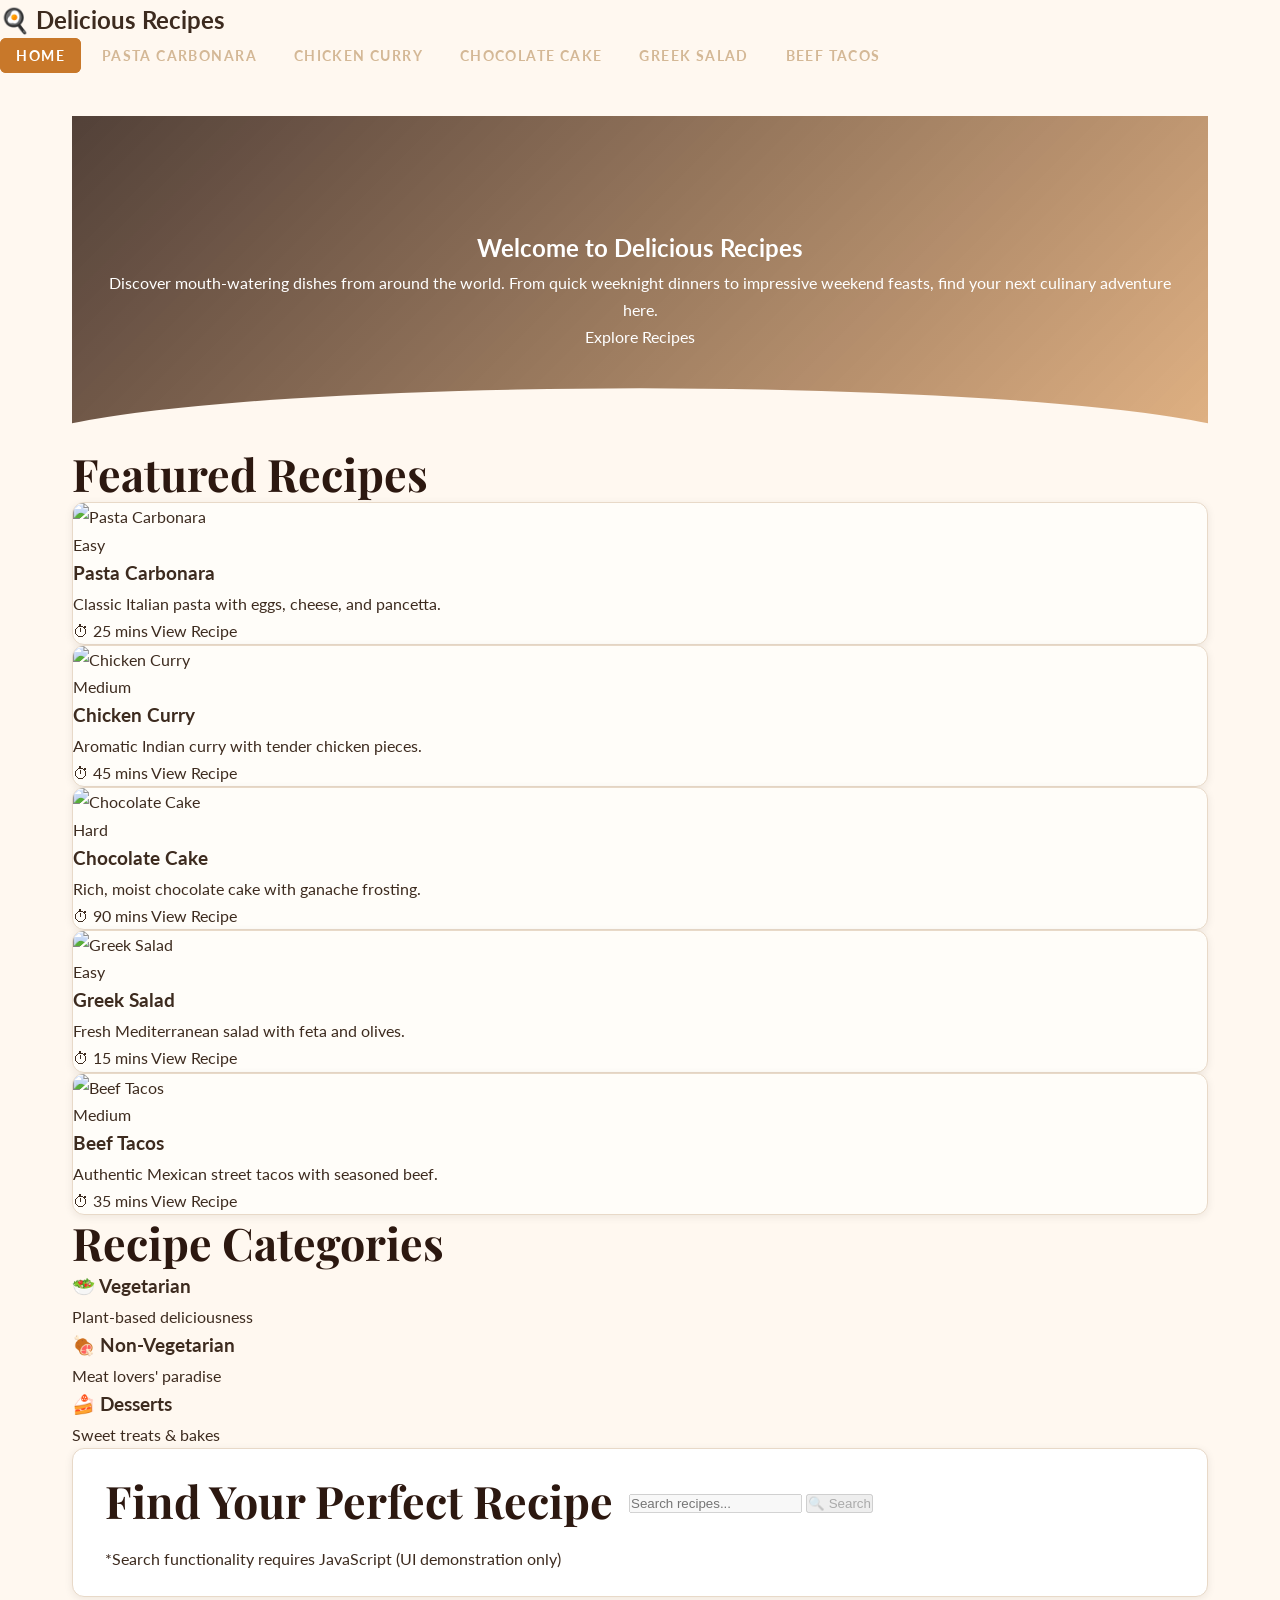
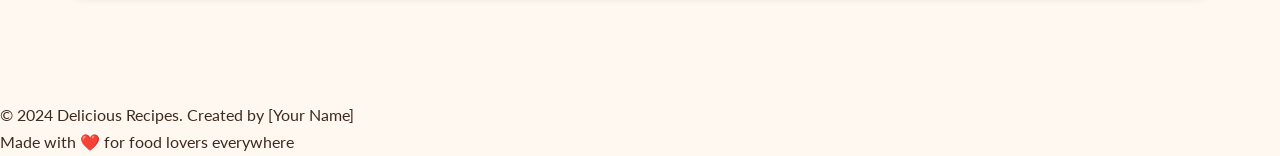
==== index.html @ 8d049ab3 "Add files via upload" ====
<!-- index.html - Home Page -->
<!DOCTYPE html>
<html lang="en">
<head>
    <meta charset="UTF-8">
    <meta name="viewport" content="width=device-width, initial-scale=1.0">
    <title>Delicious Recipes - Home</title>
    <link rel="stylesheet" href="styles.css">
</head>
<body>
    <header>
        <nav class="navbar">
            <div class="logo">
                <h1>🍳 Delicious Recipes</h1>
            </div>
            <ul class="nav-links">
                <li><a href="index.html" class="active">Home</a></li>
                <li><a href="recipe1.html">Pasta Carbonara</a></li>
                <li><a href="recipe2.html">Chicken Curry</a></li>
                <li><a href="recipe3.html">Chocolate Cake</a></li>
                <li><a href="recipe4.html">Greek Salad</a></li>
                <li><a href="recipe5.html">Beef Tacos</a></li>
            </ul>
            <div class="hamburger">
                <span></span>
                <span></span>
                <span></span>
            </div>
        </nav>
    </header>

    <main>
        <section class="hero">
            <div class="hero-content">
                <h2>Welcome to Delicious Recipes</h2>
                <p>Discover mouth-watering dishes from around the world. From quick weeknight dinners to impressive weekend feasts, find your next culinary adventure here.</p>
                <a href="#featured" class="cta-button">Explore Recipes</a>
            </div>
        </section>

        <section id="featured" class="featured-section">
            <h2 class="section-title">Featured Recipes</h2>
            <div class="recipe-grid">
                <article class="recipe-card">
                    <div class="card-image">
                        <img src="https://images.unsplash.com/photo-1612874742237-6526221588e3?w=400" alt="Pasta Carbonara">
                        <span class="difficulty easy">Easy</span>
                    </div>
                    <div class="card-content">
                        <h3>Pasta Carbonara</h3>
                        <p>Classic Italian pasta with eggs, cheese, and pancetta.</p>
                        <div class="card-meta">
                            <span>⏱ 25 mins</span>
                            <a href="recipe1.html" class="view-btn">View Recipe</a>
                        </div>
                    </div>
                </article>

                <article class="recipe-card">
                    <div class="card-image">
                        <img src="https://images.unsplash.com/photo-1565557623262-b51c2513a641?w=400" alt="Chicken Curry">
                        <span class="difficulty medium">Medium</span>
                    </div>
                    <div class="card-content">
                        <h3>Chicken Curry</h3>
                        <p>Aromatic Indian curry with tender chicken pieces.</p>
                        <div class="card-meta">
                            <span>⏱ 45 mins</span>
                            <a href="recipe2.html" class="view-btn">View Recipe</a>
                        </div>
                    </div>
                </article>

                <article class="recipe-card">
                    <div class="card-image">
                        <img src="https://images.unsplash.com/photo-1578985545062-69928b1d9587?w=400" alt="Chocolate Cake">
                        <span class="difficulty hard">Hard</span>
                    </div>
                    <div class="card-content">
                        <h3>Chocolate Cake</h3>
                        <p>Rich, moist chocolate cake with ganache frosting.</p>
                        <div class="card-meta">
                            <span>⏱ 90 mins</span>
                            <a href="recipe3.html" class="view-btn">View Recipe</a>
                        </div>
                    </div>
                </article>

                <article class="recipe-card">
                    <div class="card-image">
                        <img src="https://images.unsplash.com/photo-1540189549336-e6e99c3679fe?w=400" alt="Greek Salad">
                        <span class="difficulty easy">Easy</span>
                    </div>
                    <div class="card-content">
                        <h3>Greek Salad</h3>
                        <p>Fresh Mediterranean salad with feta and olives.</p>
                        <div class="card-meta">
                            <span>⏱ 15 mins</span>
                            <a href="recipe4.html" class="view-btn">View Recipe</a>
                        </div>
                    </div>
                </article>

                <article class="recipe-card">
                    <div class="card-image">
                        <img src="https://images.unsplash.com/photo-1551504734-5ee1c4a1479b?w=400" alt="Beef Tacos">
                        <span class="difficulty medium">Medium</span>
                    </div>
                    <div class="card-content">
                        <h3>Beef Tacos</h3>
                        <p>Authentic Mexican street tacos with seasoned beef.</p>
                        <div class="card-meta">
                            <span>⏱ 35 mins</span>
                            <a href="recipe5.html" class="view-btn">View Recipe</a>
                        </div>
                    </div>
                </article>
            </div>
        </section>

        <section class="categories">
            <h2 class="section-title">Recipe Categories</h2>
            <div class="category-grid">
                <div class="category-card veg">
                    <h3>🥗 Vegetarian</h3>
                    <p>Plant-based deliciousness</p>
                </div>
                <div class="category-card non-veg">
                    <h3>🍖 Non-Vegetarian</h3>
                    <p>Meat lovers' paradise</p>
                </div>
                <div class="category-card dessert">
                    <h3>🍰 Desserts</h3>
                    <p>Sweet treats & bakes</p>
                </div>
            </div>
        </section>

        <section class="search-section">
            <h2 class="section-title">Find Your Perfect Recipe</h2>
            <div class="search-bar">
                <input type="text" placeholder="Search recipes..." disabled>
                <button disabled>🔍 Search</button>
            </div>
            <p class="search-note">*Search functionality requires JavaScript (UI demonstration only)</p>
        </section>
    </main>

    <footer>
        <div class="footer-content">
            <p>&copy; 2024 Delicious Recipes. Created by [Your Name]</p>
            <p>Made with ❤️ for food lovers everywhere</p>
        </div>
    </footer>
</body>
</html>
---- styles.css ----
/* =============================================
   COOKING RECIPES WEBSITE — styles.css
   Author: Vidit
   ============================================= */

/* --- Google Fonts Import --- */
@import url('https://fonts.googleapis.com/css2?family=Playfair+Display:ital,wght@0,400;0,700;0,900;1,400&family=Lato:wght@300;400;700&family=Dancing+Script:wght@700&display=swap');

/* --- CSS Custom Properties --- */
:root {
  --color-primary:    #C8782A;
  --color-primary-dk: #A05C1A;
  --color-accent:     #E8B86D;
  --color-dark:       #2C1810;
  --color-dark-mid:   #5C3D2E;
  --color-light:      #FFF8F0;
  --color-white:      #FFFFFF;
  --color-text:       #3D2B1F;
  --color-muted:      #8C6E5D;
  --color-bg-card:    #FFFDF9;
  --color-border:     #E8D9C8;
  --color-veg:        #4CAF50;
  --color-nonveg:     #E53935;
  --color-dessert:    #9C27B0;

  --font-display: 'Playfair Display', Georgia, serif;
  --font-script:  'Dancing Script', cursive;
  --font-body:    'Lato', sans-serif;

  --shadow-sm:  0 2px 8px rgba(44,24,16,0.08);
  --shadow-md:  0 6px 24px rgba(44,24,16,0.14);
  --shadow-lg:  0 16px 48px rgba(44,24,16,0.18);
  --radius:     12px;
  --transition: all 0.3s ease;
}

/* --- Reset & Base --- */
*, *::before, *::after { box-sizing: border-box; margin: 0; padding: 0; }

html { scroll-behavior: smooth; }

body {
  font-family: var(--font-body);
  background-color: var(--color-light);
  color: var(--color-text);
  font-size: 16px;
  line-height: 1.7;
  min-height: 100vh;
  display: flex;
  flex-direction: column;
}

img { max-width: 100%; display: block; }

a { text-decoration: none; color: inherit; }

ul { list-style: none; }

/* --- Animations --- */
@keyframes fadeInUp {
  from { opacity: 0; transform: translateY(30px); }
  to   { opacity: 1; transform: translateY(0); }
}

@keyframes fadeIn {
  from { opacity: 0; }
  to   { opacity: 1; }
}

@keyframes shimmer {
  0%   { background-position: -200% center; }
  100% { background-position:  200% center; }
}

@keyframes float {
  0%, 100% { transform: translateY(0px); }
  50%       { transform: translateY(-8px); }
}

@keyframes pulse-ring {
  0%   { transform: scale(0.95); box-shadow: 0 0 0 0 rgba(200,120,42,0.5); }
  70%  { transform: scale(1);    box-shadow: 0 0 0 12px rgba(200,120,42,0); }
  100% { transform: scale(0.95); box-shadow: 0 0 0 0 rgba(200,120,42,0); }
}

.animate-fade-in-up {
  animation: fadeInUp 0.7s ease both;
}

.delay-1 { animation-delay: 0.1s; }
.delay-2 { animation-delay: 0.2s; }
.delay-3 { animation-delay: 0.3s; }
.delay-4 { animation-delay: 0.4s; }

/* =============================================
   NAVIGATION
   ============================================= */
.site-nav {
  background: var(--color-dark);
  padding: 0 2rem;
  position: sticky;
  top: 0;
  z-index: 100;
  box-shadow: 0 2px 16px rgba(0,0,0,0.25);
}

.nav-inner {
  max-width: 1200px;
  margin: 0 auto;
  display: flex;
  align-items: center;
  justify-content: space-between;
  height: 70px;
  flex-wrap: wrap;
  gap: 0.5rem;
}

.nav-logo {
  font-family: var(--font-script);
  font-size: 1.8rem;
  color: var(--color-accent);
  letter-spacing: 0.02em;
  white-space: nowrap;
  transition: var(--transition);
}

.nav-logo:hover {
  color: var(--color-white);
}

.nav-links {
  display: flex;
  align-items: center;
  gap: 0.25rem;
  flex-wrap: wrap;
}

.nav-links a {
  color: #D4B896;
  font-size: 0.88rem;
  font-weight: 700;
  letter-spacing: 0.1em;
  text-transform: uppercase;
  padding: 0.45rem 0.9rem;
  border-radius: 6px;
  transition: var(--transition);
  border: 2px solid transparent;
}

.nav-links a:hover,
.nav-links a.active {
  color: var(--color-white);
  background: var(--color-primary);
  border-color: var(--color-primary);
}

/* =============================================
   HERO / BANNER
   ============================================= */
.hero {
  background:
    linear-gradient(135deg, rgba(44,24,16,0.82) 0%, rgba(200,120,42,0.55) 100%),
    url('https://images.unsplash.com/photo-1504674900247-0877df9cc836?w=1400&q=80') center/cover no-repeat;
  color: var(--color-white);
  padding: 7rem 2rem 6rem;
  text-align: center;
  position: relative;
  overflow: hidden;
}

.hero::after {
  content: '';
  position: absolute;
  bottom: -2px; left: 0; right: 0;
  height: 60px;
  background: var(--color-light);
  clip-path: ellipse(55% 100% at 50% 100%);
}

.hero-eyebrow {
  font-family: var(--font-script);
  font-size: 1.4rem;
  color: var(--color-accent);
  margin-bottom: 0.5rem;
  animation: fadeInUp 0.6s ease both;
}

.hero h1 {
  font-family: var(--font-display);
  font-size: clamp(2.4rem, 6vw, 4.5rem);
  font-weight: 900;
  line-height: 1.15;
  margin-bottom: 1.2rem;
  animation: fadeInUp 0.7s ease 0.1s both;
}

.hero h1 em {
  font-style: italic;
  color: var(--color-accent);
}

.hero-sub {
  font-size: 1.1rem;
  color: rgba(255,255,255,0.88);
  max-width: 520px;
  margin: 0 auto 2.2rem;
  animation: fadeInUp 0.7s ease 0.2s both;
}

.hero-cta {
  display: inline-block;
  background: var(--color-primary);
  color: var(--color-white);
  padding: 0.85rem 2.2rem;
  border-radius: 50px;
  font-weight: 700;
  font-size: 0.95rem;
  letter-spacing: 0.05em;
  text-transform: uppercase;
  border: 2px solid var(--color-primary);
  transition: var(--transition);
  animation: fadeInUp 0.7s ease 0.3s both;
}

.hero-cta:hover {
  background: transparent;
  color: var(--color-white);
  border-color: var(--color-white);
  transform: translateY(-2px);
  box-shadow: 0 8px 24px rgba(0,0,0,0.3);
}

/* =============================================
   MAIN CONTENT WRAPPER
   ============================================= */
main {
  flex: 1;
  max-width: 1200px;
  margin: 0 auto;
  width: 100%;
  padding: 3rem 2rem 4rem;
}

/* =============================================
   SECTION TITLES
   ============================================= */
.section-header {
  text-align: center;
  margin-bottom: 3rem;
}

.section-eyebrow {
  font-family: var(--font-script);
  font-size: 1.2rem;
  color: var(--color-primary);
  display: block;
  margin-bottom: 0.3rem;
}

.section-title {
  font-family: var(--font-display);
  font-size: clamp(1.8rem, 4vw, 2.8rem);
  font-weight: 700;
  color: var(--color-dark);
  line-height: 1.25;
}

.section-divider {
  display: flex;
  align-items: center;
  justify-content: center;
  gap: 0.75rem;
  margin: 1rem auto 0;
  width: fit-content;
}

.section-divider::before,
.section-divider::after {
  content: '';
  width: 60px;
  height: 2px;
  background: linear-gradient(to right, transparent, var(--color-primary));
}

.section-divider::after {
  background: linear-gradient(to left, transparent, var(--color-primary));
}

.section-divider span {
  color: var(--color-primary);
  font-size: 1.1rem;
}

/* =============================================
   SEARCH BAR (UI Only)
   ============================================= */
.search-section {
  background: var(--color-white);
  border: 1px solid var(--color-border);
  border-radius: var(--radius);
  padding: 1.5rem 2rem;
  margin-bottom: 2.5rem;
  box-shadow: var(--shadow-sm);
  display: flex;
  align-items: center;
  gap: 1rem;
  flex-wrap: wrap;
}

.search-label {
  font-family: var(--font-display);
  font-size: 1rem;
  font-weight: 700;
  color: var(--color-dark);
  white-space: nowrap;
}

.search-input-wrap {
  flex: 1;
  min-width: 200px;
  position: relative;
}

.search-input-wrap input {
  width: 100%;
  padding: 0.65rem 1rem 0.65rem 2.8rem;
  border: 2px solid var(--color-border);
  border-radius: 50px;
  font-family: var(--font-body);
  font-size: 0.95rem;
  color: var(--color-text);
  background: var(--color-light);
  outline: none;
  transition: var(--transition);
}

.search-input-wrap input:focus {
  border-color: var(--color-primary);
  background: var(--color-white);
}

.search-input-wrap::before {
  content: '🔍';
  position: absolute;
  left: 0.9rem;
  top: 50%;
  transform: translateY(-50%);
  font-size: 0.9rem;
  pointer-events: none;
}

.search-btn {
  background: var(--color-primary);
  color: var(--color-white);
  border: none;
  padding: 0.65rem 1.5rem;
  border-radius: 50px;
  font-family: var(--font-body);
  font-weight: 700;
  font-size: 0.88rem;
  letter-spacing: 0.05em;
  text-transform: uppercase;
  cursor: pointer;
  transition: var(--transition);
  white-space: nowrap;
}

.search-btn:hover {
  background: var(--color-primary-dk);
  transform: translateY(-1px);
  box-shadow: 0 4px 12px rgba(200,120,42,0.35);
}

/* =============================================
   CATEGORY FILTERS (Bonus - UI Only)
   ============================================= */
.category-filters {
  display: flex;
  gap: 0.75rem;
  flex-wrap: wrap;
  margin-bottom: 2.5rem;
  align-items: center;
}

.category-label {
  font-weight: 700;
  font-size: 0.85rem;
  letter-spacing: 0.08em;
  text-transform: uppercase;
  color: var(--color-muted);
  margin-right: 0.5rem;
}

.cat-btn {
  padding: 0.45rem 1.2rem;
  border-radius: 50px;
  border: 2px solid var(--color-border);
  background: var(--color-white);
  font-family: var(--font-body);
  font-size: 0.85rem;
  font-weight: 700;
  cursor: pointer;
  transition: var(--transition);
  color: var(--color-dark-mid);
  letter-spacing: 0.03em;
}

.cat-btn:hover, .cat-btn.active {
  border-color: var(--color-primary);
  background: var(--color-primary);
  color: var(--color-white);
  box-shadow: 0 3px 10px rgba(200,120,42,0.3);
}

.cat-btn.veg:hover, .cat-btn.veg.active      { border-color: var(--color-veg);     background: var(--color-veg);     }
.cat-btn.nonveg:hover, .cat-btn.nonveg.active { border-color: var(--color-nonveg); background: var(--color-nonveg); }
.cat-btn.dessert:hover, .cat-btn.dessert.active { border-color: var(--color-dessert); background: var(--color-dessert); }

/* =============================================
   RECIPE CARDS GRID
   ============================================= */
.recipes-grid {
  display: grid;
  grid-template-columns: repeat(auto-fill, minmax(290px, 1fr));
  gap: 2rem;
}

.recipe-card {
  background: var(--color-bg-card);
  border-radius: var(--radius);
  overflow: hidden;
  box-shadow: var(--shadow-sm);
  border: 1px solid var(--color-border);
  transition: var(--transition);
  display: flex;
  flex-direction: column;
  animation: fadeInUp 0.6s ease both;
}

.recipe-card:hover {
  transform: translateY(-6px);
  box-shadow: var(--shadow-lg);
  border-color: var(--color-accent);
}

.card-img-wrap {
  position: relative;
  overflow: hidden;
  height: 210px;
}

.card-img-wrap img {
  width: 100%;
  height: 100%;
  object-fit: cover;
  transition: transform 0.5s ease;
}

.recipe-card:hover .card-img-wrap img {
  transform: scale(1.08);
}

.card-badge {
  position: absolute;
  top: 12px; left: 12px;
  padding: 0.3rem 0.85rem;
  border-radius: 50px;
  font-size: 0.72rem;
  font-weight: 700;
  letter-spacing: 0.08em;
  text-transform: uppercase;
  color: var(--color-white);
}

.badge-veg     { background: var(--color-veg); }
.badge-nonveg  { background: var(--color-nonveg); }
.badge-dessert { background: var(--color-dessert); }

.card-time-tag {
  position: absolute;
  bottom: 10px; right: 12px;
  background: rgba(44,24,16,0.78);
  color: var(--color-accent);
  font-size: 0.78rem;
  font-weight: 700;
  padding: 0.25rem 0.7rem;
  border-radius: 50px;
  backdrop-filter: blur(4px);
}

.card-body {
  padding: 1.4rem 1.5rem 1.8rem;
  flex: 1;
  display: flex;
  flex-direction: column;
}

.card-difficulty {
  font-size: 0.75rem;
  font-weight: 700;
  letter-spacing: 0.1em;
  text-transform: uppercase;
  color: var(--color-primary);
  margin-bottom: 0.4rem;
}

.card-title {
  font-family: var(--font-display);
  font-size: 1.3rem;
  font-weight: 700;
  color: var(--color-dark);
  margin-bottom: 0.65rem;
  line-height: 1.3;
}

.card-desc {
  font-size: 0.9rem;
  color: var(--color-muted);
  line-height: 1.6;
  flex: 1;
  margin-bottom: 1.2rem;
}

.card-link {
  display: inline-flex;
  align-items: center;
  gap: 0.4rem;
  color: var(--color-primary);
  font-weight: 700;
  font-size: 0.88rem;
  letter-spacing: 0.05em;
  text-transform: uppercase;
  transition: var(--transition);
  margin-top: auto;
  border-bottom: 2px solid transparent;
  width: fit-content;
  padding-bottom: 2px;
}

.card-link:hover {
  color: var(--color-primary-dk);
  border-bottom-color: var(--color-primary-dk);
  gap: 0.65rem;
}

/* =============================================
   INTRO SECTION (Homepage)
   ============================================= */
.intro-section {
  display: grid;
  grid-template-columns: 1fr 1fr;
  gap: 3rem;
  align-items: center;
  background: var(--color-white);
  border-radius: var(--radius);
  padding: 3rem;
  margin-bottom: 4rem;
  box-shadow: var(--shadow-sm);
  border: 1px solid var(--color-border);
}

.intro-text h2 {
  font-family: var(--font-display);
  font-size: 2rem;
  font-weight: 700;
  color: var(--color-dark);
  margin-bottom: 1rem;
  line-height: 1.3;
}

.intro-text h2 em {
  font-style: italic;
  color: var(--color-primary);
}

.intro-text p {
  color: var(--color-muted);
  margin-bottom: 1rem;
  font-size: 0.97rem;
}

.intro-stats {
  display: flex;
  gap: 2rem;
  margin-top: 1.5rem;
}

.stat-item {
  text-align: center;
}

.stat-number {
  font-family: var(--font-display);
  font-size: 2.2rem;
  font-weight: 900;
  color: var(--color-primary);
  line-height: 1;
}

.stat-label {
  font-size: 0.78rem;
  font-weight: 700;
  text-transform: uppercase;
  letter-spacing: 0.1em;
  color: var(--color-muted);
  margin-top: 0.25rem;
}

.intro-img-wrap {
  border-radius: var(--radius);
  overflow: hidden;
  height: 340px;
  position: relative;
}

.intro-img-wrap img {
  width: 100%;
  height: 100%;
  object-fit: cover;
  transition: transform 0.5s ease;
}

.intro-img-wrap:hover img {
  transform: scale(1.04);
}

.intro-img-wrap::after {
  content: '';
  position: absolute;
  inset: 0;
  border-radius: var(--radius);
  border: 3px solid var(--color-accent);
  pointer-events: none;
  opacity: 0.5;
}

/* =============================================
   RECIPE PAGE STYLES
   ============================================= */
.recipe-page-hero {
  background:
    linear-gradient(to bottom, rgba(44,24,16,0.55), rgba(44,24,16,0.85)),
    var(--hero-img, #C8782A) center/cover no-repeat;
  color: var(--color-white);
  padding: 5rem 2rem 4rem;
  text-align: center;
  position: relative;
}

.recipe-page-hero::after {
  content: '';
  position: absolute;
  bottom: -2px; left: 0; right: 0;
  height: 50px;
  background: var(--color-light);
  clip-path: ellipse(55% 100% at 50% 100%);
}

.recipe-meta-hero {
  display: flex;
  justify-content: center;
  gap: 1.5rem;
  flex-wrap: wrap;
  margin-top: 1.5rem;
}

.meta-chip {
  background: rgba(255,255,255,0.15);
  border: 1px solid rgba(255,255,255,0.35);
  color: var(--color-white);
  padding: 0.4rem 1.1rem;
  border-radius: 50px;
  font-size: 0.85rem;
  font-weight: 700;
  letter-spacing: 0.04em;
  backdrop-filter: blur(6px);
}

.meta-chip .icon { margin-right: 0.3rem; }

/* Recipe Content */
.recipe-content {
  display: grid;
  grid-template-columns: 1fr 2fr;
  gap: 2.5rem;
  align-items: start;
}

.recipe-aside {
  display: flex;
  flex-direction: column;
  gap: 1.5rem;
}

.recipe-dish-img {
  border-radius: var(--radius);
  overflow: hidden;
  box-shadow: var(--shadow-md);
}

.recipe-dish-img img {
  width: 100%;
  height: 260px;
  object-fit: cover;
}

/* Info Box */
.info-box {
  background: var(--color-white);
  border: 1px solid var(--color-border);
  border-radius: var(--radius);
  padding: 1.5rem;
  box-shadow: var(--shadow-sm);
}

.info-box-title {
  font-family: var(--font-display);
  font-size: 1rem;
  font-weight: 700;
  color: var(--color-dark);
  margin-bottom: 1rem;
  padding-bottom: 0.5rem;
  border-bottom: 2px solid var(--color-border);
  display: flex;
  align-items: center;
  gap: 0.5rem;
}

.info-row {
  display: flex;
  justify-content: space-between;
  align-items: center;
  padding: 0.5rem 0;
  border-bottom: 1px dashed var(--color-border);
  font-size: 0.9rem;
}

.info-row:last-child { border-bottom: none; }

.info-key {
  color: var(--color-muted);
  font-weight: 700;
  font-size: 0.82rem;
  text-transform: uppercase;
  letter-spacing: 0.06em;
}

.info-val {
  color: var(--color-dark);
  font-weight: 700;
}

/* Ingredients */
.ingredients-box {
  background: var(--color-white);
  border: 1px solid var(--color-border);
  border-radius: var(--radius);
  padding: 1.5rem;
  box-shadow: var(--shadow-sm);
}

.ingredients-list {
  display: flex;
  flex-direction: column;
  gap: 0.5rem;
  margin-top: 1rem;
}

.ingredient-item {
  display: flex;
  align-items: flex-start;
  gap: 0.7rem;
  font-size: 0.93rem;
  color: var(--color-text);
  padding: 0.4rem 0;
  border-bottom: 1px dashed var(--color-border);
  transition: var(--transition);
}

.ingredient-item:last-child { border-bottom: none; }

.ingredient-item:hover {
  color: var(--color-primary);
}

.ingredient-item::before {
  content: '●';
  color: var(--color-accent);
  font-size: 0.6rem;
  margin-top: 0.35rem;
  flex-shrink: 0;
}

/* Instructions */
.instructions-box {
  background: var(--color-white);
  border: 1px solid var(--color-border);
  border-radius: var(--radius);
  padding: 2rem;
  box-shadow: var(--shadow-sm);
}

.steps-list {
  display: flex;
  flex-direction: column;
  gap: 1.5rem;
  margin-top: 1.2rem;
}

.step-item {
  display: flex;
  gap: 1.2rem;
  align-items: flex-start;
  padding: 1.2rem;
  border-radius: 10px;
  border: 1px solid var(--color-border);
  background: var(--color-light);
  transition: var(--transition);
}

.step-item:hover {
  border-color: var(--color-accent);
  box-shadow: var(--shadow-sm);
  transform: translateX(4px);
}

.step-num {
  width: 38px;
  height: 38px;
  border-radius: 50%;
  background: var(--color-primary);
  color: var(--color-white);
  font-family: var(--font-display);
  font-weight: 900;
  font-size: 1rem;
  display: flex;
  align-items: center;
  justify-content: center;
  flex-shrink: 0;
  box-shadow: 0 3px 8px rgba(200,120,42,0.35);
}

.step-text {
  font-size: 0.95rem;
  color: var(--color-text);
  line-height: 1.7;
  padding-top: 0.5rem;
}

/* Difficulty Badge in Recipe Page */
.difficulty-badge {
  display: inline-block;
  padding: 0.3rem 1rem;
  border-radius: 50px;
  font-size: 0.8rem;
  font-weight: 700;
  letter-spacing: 0.08em;
  text-transform: uppercase;
}

.diff-easy   { background: #E8F5E9; color: #2E7D32; border: 1px solid #A5D6A7; }
.diff-medium { background: #FFF8E1; color: #F57F17; border: 1px solid #FFE082; }
.diff-hard   { background: #FCE4EC; color: #C62828; border: 1px solid #FFAB91; }

/* Back link */
.back-link {
  display: inline-flex;
  align-items: center;
  gap: 0.5rem;
  color: var(--color-primary);
  font-weight: 700;
  font-size: 0.9rem;
  letter-spacing: 0.05em;
  text-transform: uppercase;
  margin-bottom: 2rem;
  transition: var(--transition);
  border: 2px solid var(--color-border);
  padding: 0.5rem 1.2rem;
  border-radius: 50px;
  background: var(--color-white);
  box-shadow: var(--shadow-sm);
}

.back-link:hover {
  border-color: var(--color-primary);
  background: var(--color-primary);
  color: var(--color-white);
  transform: translateX(-3px);
}

/* Related Recipes */
.related-section {
  margin-top: 3rem;
  padding-top: 3rem;
  border-top: 2px dashed var(--color-border);
}

/* =============================================
   ABOUT PAGE
   ============================================= */
.about-grid {
  display: grid;
  grid-template-columns: 1fr 1fr;
  gap: 2.5rem;
  margin-bottom: 3rem;
}

.about-card {
  background: var(--color-white);
  border-radius: var(--radius);
  padding: 2rem;
  border: 1px solid var(--color-border);
  box-shadow: var(--shadow-sm);
  transition: var(--transition);
}

.about-card:hover {
  box-shadow: var(--shadow-md);
  border-color: var(--color-accent);
}

.about-icon {
  font-size: 2.5rem;
  margin-bottom: 1rem;
  display: block;
  animation: float 3s ease-in-out infinite;
}

.about-card h3 {
  font-family: var(--font-display);
  font-size: 1.3rem;
  font-weight: 700;
  color: var(--color-dark);
  margin-bottom: 0.75rem;
}

.about-card p {
  color: var(--color-muted);
  font-size: 0.93rem;
}

/* =============================================
   CONTACT / FORM PAGE (No JS Submit)
   ============================================= */
.contact-form-wrap {
  max-width: 640px;
  margin: 0 auto;
  background: var(--color-white);
  border-radius: var(--radius);
  padding: 2.5rem;
  box-shadow: var(--shadow-md);
  border: 1px solid var(--color-border);
}

.form-group {
  margin-bottom: 1.4rem;
}

.form-group label {
  display: block;
  font-weight: 700;
  font-size: 0.88rem;
  text-transform: uppercase;
  letter-spacing: 0.07em;
  color: var(--color-dark-mid);
  margin-bottom: 0.45rem;
}

.form-group input,
.form-group textarea,
.form-group select {
  width: 100%;
  padding: 0.75rem 1rem;
  border: 2px solid var(--color-border);
  border-radius: 8px;
  font-family: var(--font-body);
  font-size: 0.95rem;
  color: var(--color-text);
  background: var(--color-light);
  outline: none;
  transition: var(--transition);
  resize: vertical;
}

.form-group input:focus,
.form-group textarea:focus,
.form-group select:focus {
  border-color: var(--color-primary);
  background: var(--color-white);
  box-shadow: 0 0 0 3px rgba(200,120,42,0.12);
}

.form-submit {
  background: var(--color-primary);
  color: var(--color-white);
  border: none;
  padding: 0.85rem 2.5rem;
  border-radius: 50px;
  font-family: var(--font-body);
  font-weight: 700;
  font-size: 1rem;
  letter-spacing: 0.06em;
  text-transform: uppercase;
  cursor: pointer;
  transition: var(--transition);
  width: 100%;
  animation: pulse-ring 2.5s infinite;
}

.form-submit:hover {
  background: var(--color-primary-dk);
  transform: translateY(-2px);
  box-shadow: 0 6px 20px rgba(200,120,42,0.4);
  animation: none;
}

/* =============================================
   FOOTER
   ============================================= */
.site-footer {
  background: var(--color-dark);
  color: #B89A8A;
  padding: 3rem 2rem 1.5rem;
  margin-top: auto;
}

.footer-inner {
  max-width: 1200px;
  margin: 0 auto;
  display: grid;
  grid-template-columns: 1.5fr 1fr 1fr;
  gap: 2.5rem;
  padding-bottom: 2rem;
  border-bottom: 1px solid rgba(255,255,255,0.1);
}

.footer-brand-name {
  font-family: var(--font-script);
  font-size: 1.9rem;
  color: var(--color-accent);
  display: block;
  margin-bottom: 0.75rem;
}

.footer-brand p {
  font-size: 0.88rem;
  line-height: 1.7;
  color: #9E7E6E;
}

.footer-col h4 {
  font-family: var(--font-display);
  font-size: 0.9rem;
  font-weight: 700;
  color: var(--color-white);
  text-transform: uppercase;
  letter-spacing: 0.1em;
  margin-bottom: 1rem;
}

.footer-col ul {
  display: flex;
  flex-direction: column;
  gap: 0.5rem;
}

.footer-col ul a {
  font-size: 0.88rem;
  color: #9E7E6E;
  transition: var(--transition);
  display: flex;
  align-items: center;
  gap: 0.4rem;
}

.footer-col ul a:hover {
  color: var(--color-accent);
  padding-left: 4px;
}

.footer-bottom {
  max-width: 1200px;
  margin: 1.5rem auto 0;
  display: flex;
  justify-content: space-between;
  align-items: center;
  flex-wrap: wrap;
  gap: 0.5rem;
  font-size: 0.83rem;
  color: #7A5E52;
}

.footer-bottom a {
  color: var(--color-accent);
  transition: var(--transition);
}

.footer-bottom a:hover { color: var(--color-white); }

/* =============================================
   UTILITIES
   ============================================= */
.tag-veg     { color: var(--color-veg);     font-weight: 700; }
.tag-nonveg  { color: var(--color-nonveg);  font-weight: 700; }
.tag-dessert { color: var(--color-dessert); font-weight: 700; }

.shimmer-text {
  background: linear-gradient(90deg, var(--color-primary) 0%, var(--color-accent) 40%, var(--color-primary) 80%);
  background-size: 200% auto;
  -webkit-background-clip: text;
  -webkit-text-fill-color: transparent;
  background-clip: text;
  animation: shimmer 3s linear infinite;
}

/* =============================================
   RESPONSIVE — MEDIA QUERIES
   ============================================= */
@media (max-width: 900px) {
  .intro-section {
    grid-template-columns: 1fr;
    padding: 2rem;
  }

  .intro-img-wrap { height: 250px; }

  .recipe-content {
    grid-template-columns: 1fr;
  }

  .about-grid {
    grid-template-columns: 1fr;
  }

  .footer-inner {
    grid-template-columns: 1fr 1fr;
  }
}

@media (max-width: 660px) {
  .nav-inner {
    flex-direction: column;
    height: auto;
    padding: 0.75rem 0;
  }

  .nav-links {
    justify-content: center;
  }

  .nav-links a {
    font-size: 0.78rem;
    padding: 0.35rem 0.65rem;
  }

  .hero { padding: 4rem 1.2rem 5rem; }

  main { padding: 2rem 1.2rem 3rem; }

  .recipes-grid {
    grid-template-columns: 1fr;
  }

  .intro-stats { gap: 1rem; }

  .footer-inner {
    grid-template-columns: 1fr;
    gap: 1.5rem;
  }

  .footer-bottom {
    flex-direction: column;
    text-align: center;
  }

  .search-section {
    padding: 1rem 1.2rem;
  }

  .instructions-box { padding: 1.2rem; }
  .contact-form-wrap { padding: 1.5rem; }
}
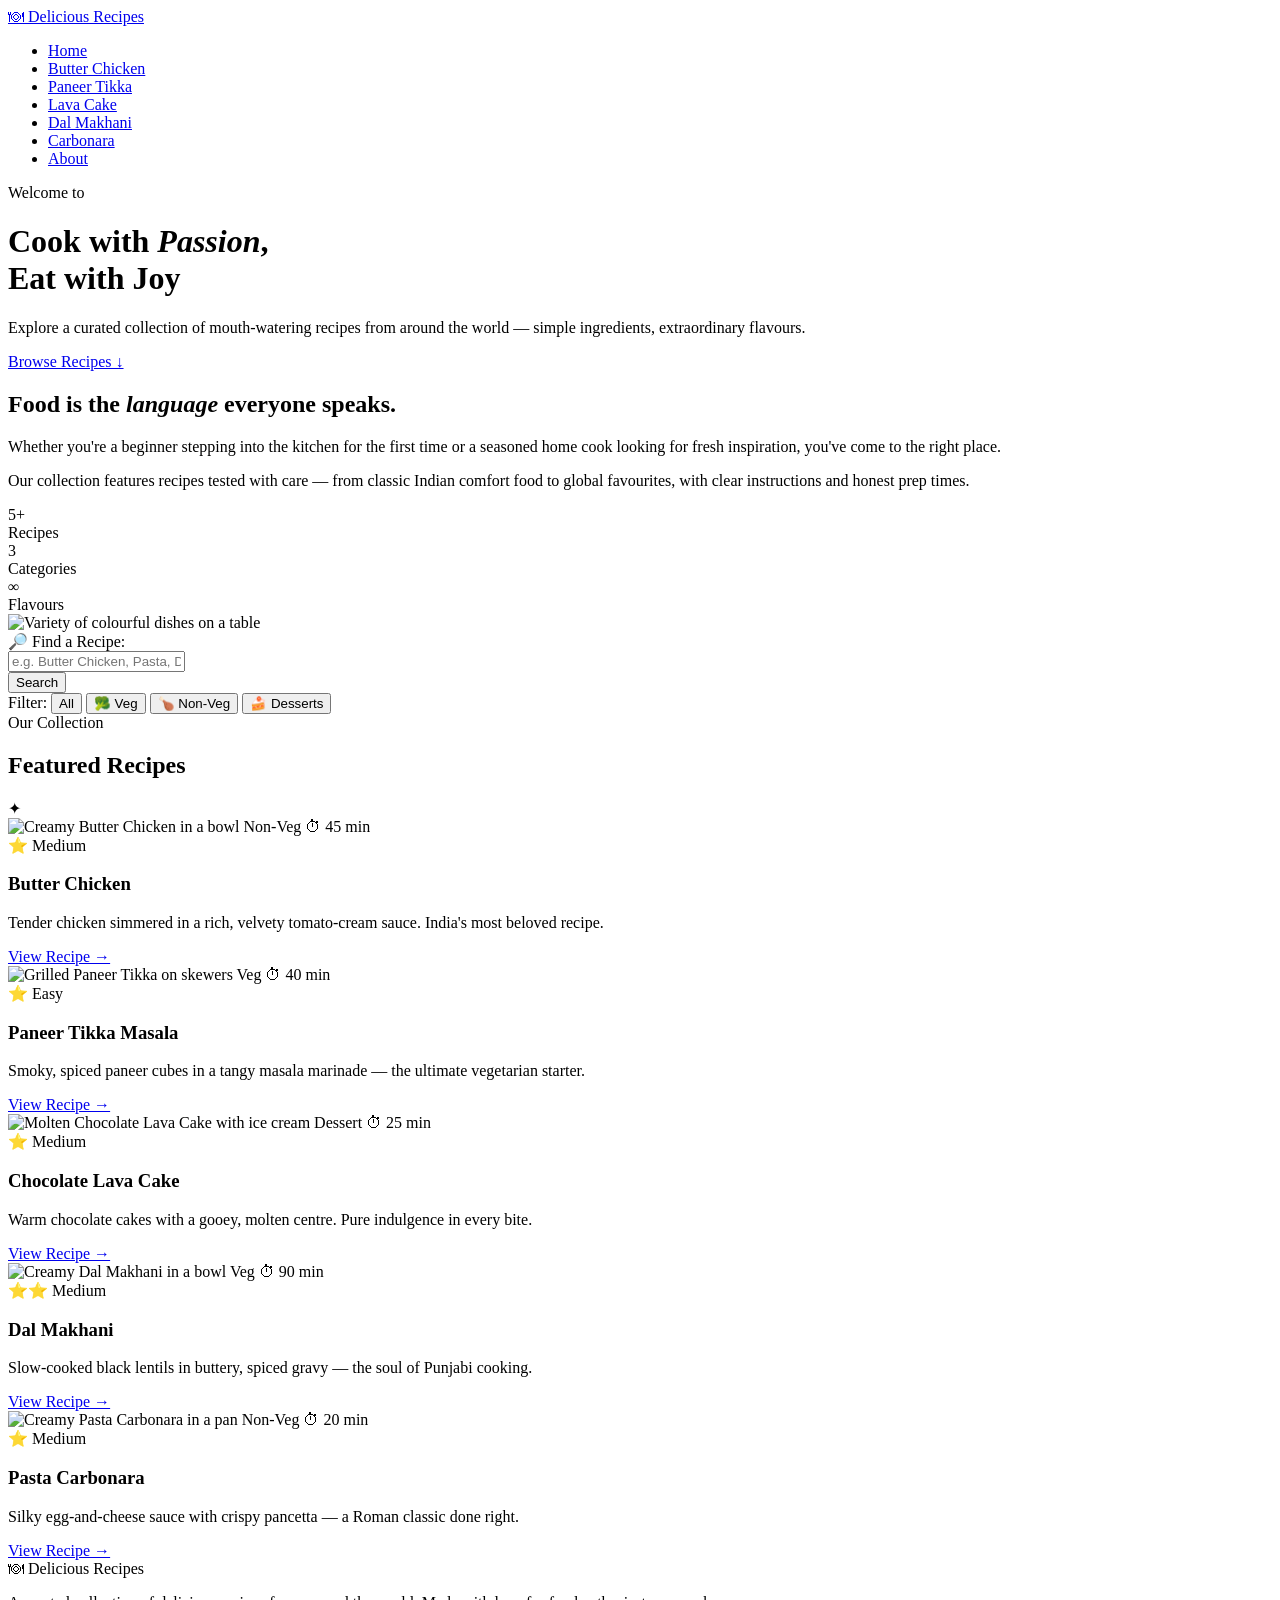
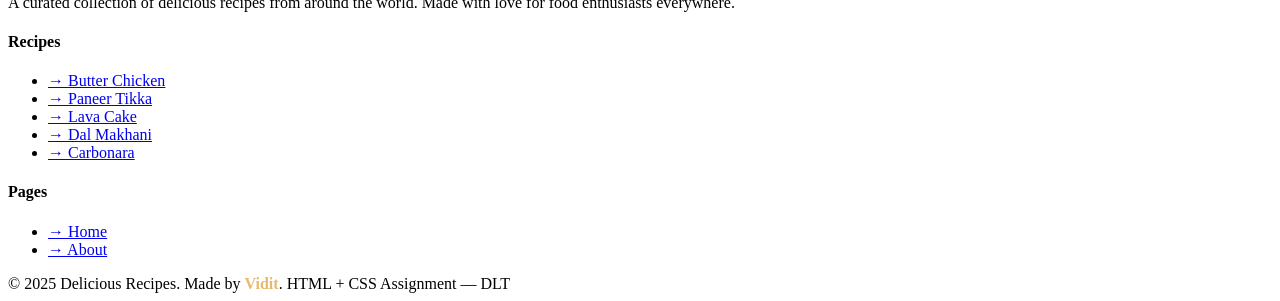
==== commit 760b1caa: "Add files via upload" ====
--- a/index.html
+++ b/index.html
@@ -1,156 +1,230 @@
-<!-- index.html - Home Page -->
-<!DOCTYPE html>
-<html lang="en">
-<head>
-    <meta charset="UTF-8">
-    <meta name="viewport" content="width=device-width, initial-scale=1.0">
-    <title>Delicious Recipes - Home</title>
-    <link rel="stylesheet" href="styles.css">
-</head>
-<body>
-    <header>
-        <nav class="navbar">
-            <div class="logo">
-                <h1>🍳 Delicious Recipes</h1>
-            </div>
-            <ul class="nav-links">
-                <li><a href="index.html" class="active">Home</a></li>
-                <li><a href="recipe1.html">Pasta Carbonara</a></li>
-                <li><a href="recipe2.html">Chicken Curry</a></li>
-                <li><a href="recipe3.html">Chocolate Cake</a></li>
-                <li><a href="recipe4.html">Greek Salad</a></li>
-                <li><a href="recipe5.html">Beef Tacos</a></li>
-            </ul>
-            <div class="hamburger">
-                <span></span>
-                <span></span>
-                <span></span>
-            </div>
-        </nav>
-    </header>
-
-    <main>
-        <section class="hero">
-            <div class="hero-content">
-                <h2>Welcome to Delicious Recipes</h2>
-                <p>Discover mouth-watering dishes from around the world. From quick weeknight dinners to impressive weekend feasts, find your next culinary adventure here.</p>
-                <a href="#featured" class="cta-button">Explore Recipes</a>
-            </div>
-        </section>
-
-        <section id="featured" class="featured-section">
-            <h2 class="section-title">Featured Recipes</h2>
-            <div class="recipe-grid">
-                <article class="recipe-card">
-                    <div class="card-image">
-                        <img src="https://images.unsplash.com/photo-1612874742237-6526221588e3?w=400" alt="Pasta Carbonara">
-                        <span class="difficulty easy">Easy</span>
-                    </div>
-                    <div class="card-content">
-                        <h3>Pasta Carbonara</h3>
-                        <p>Classic Italian pasta with eggs, cheese, and pancetta.</p>
-                        <div class="card-meta">
-                            <span>⏱ 25 mins</span>
-                            <a href="recipe1.html" class="view-btn">View Recipe</a>
-                        </div>
-                    </div>
-                </article>
-
-                <article class="recipe-card">
-                    <div class="card-image">
-                        <img src="https://images.unsplash.com/photo-1565557623262-b51c2513a641?w=400" alt="Chicken Curry">
-                        <span class="difficulty medium">Medium</span>
-                    </div>
-                    <div class="card-content">
-                        <h3>Chicken Curry</h3>
-                        <p>Aromatic Indian curry with tender chicken pieces.</p>
-                        <div class="card-meta">
-                            <span>⏱ 45 mins</span>
-                            <a href="recipe2.html" class="view-btn">View Recipe</a>
-                        </div>
-                    </div>
-                </article>
-
-                <article class="recipe-card">
-                    <div class="card-image">
-                        <img src="https://images.unsplash.com/photo-1578985545062-69928b1d9587?w=400" alt="Chocolate Cake">
-                        <span class="difficulty hard">Hard</span>
-                    </div>
-                    <div class="card-content">
-                        <h3>Chocolate Cake</h3>
-                        <p>Rich, moist chocolate cake with ganache frosting.</p>
-                        <div class="card-meta">
-                            <span>⏱ 90 mins</span>
-                            <a href="recipe3.html" class="view-btn">View Recipe</a>
-                        </div>
-                    </div>
-                </article>
-
-                <article class="recipe-card">
-                    <div class="card-image">
-                        <img src="https://images.unsplash.com/photo-1540189549336-e6e99c3679fe?w=400" alt="Greek Salad">
-                        <span class="difficulty easy">Easy</span>
-                    </div>
-                    <div class="card-content">
-                        <h3>Greek Salad</h3>
-                        <p>Fresh Mediterranean salad with feta and olives.</p>
-                        <div class="card-meta">
-                            <span>⏱ 15 mins</span>
-                            <a href="recipe4.html" class="view-btn">View Recipe</a>
-                        </div>
-                    </div>
-                </article>
-
-                <article class="recipe-card">
-                    <div class="card-image">
-                        <img src="https://images.unsplash.com/photo-1551504734-5ee1c4a1479b?w=400" alt="Beef Tacos">
-                        <span class="difficulty medium">Medium</span>
-                    </div>
-                    <div class="card-content">
-                        <h3>Beef Tacos</h3>
-                        <p>Authentic Mexican street tacos with seasoned beef.</p>
-                        <div class="card-meta">
-                            <span>⏱ 35 mins</span>
-                            <a href="recipe5.html" class="view-btn">View Recipe</a>
-                        </div>
-                    </div>
-                </article>
-            </div>
-        </section>
-
-        <section class="categories">
-            <h2 class="section-title">Recipe Categories</h2>
-            <div class="category-grid">
-                <div class="category-card veg">
-                    <h3>🥗 Vegetarian</h3>
-                    <p>Plant-based deliciousness</p>
-                </div>
-                <div class="category-card non-veg">
-                    <h3>🍖 Non-Vegetarian</h3>
-                    <p>Meat lovers' paradise</p>
-                </div>
-                <div class="category-card dessert">
-                    <h3>🍰 Desserts</h3>
-                    <p>Sweet treats & bakes</p>
-                </div>
-            </div>
-        </section>
-
-        <section class="search-section">
-            <h2 class="section-title">Find Your Perfect Recipe</h2>
-            <div class="search-bar">
-                <input type="text" placeholder="Search recipes..." disabled>
-                <button disabled>🔍 Search</button>
-            </div>
-            <p class="search-note">*Search functionality requires JavaScript (UI demonstration only)</p>
-        </section>
-    </main>
-
-    <footer>
-        <div class="footer-content">
-            <p>&copy; 2024 Delicious Recipes. Created by [Your Name]</p>
-            <p>Made with ❤️ for food lovers everywhere</p>
-        </div>
-    </footer>
-</body>
-</html>+<!DOCTYPE html>
+<html lang="en">
+<head>
+  <meta charset="UTF-8" />
+  <meta name="viewport" content="width=device-width, initial-scale=1.0" />
+  <title>Delicious Recipes — Home</title>
+  <link rel="stylesheet" href="css/styles.css" />
+</head>
+<body>
+
+  <!-- ===== NAVIGATION ===== -->
+  <nav class="site-nav" aria-label="Main Navigation">
+    <div class="nav-inner">
+      <a href="index.html" class="nav-logo">🍽 Delicious Recipes</a>
+      <ul class="nav-links">
+        <li><a href="index.html" class="active">Home</a></li>
+        <li><a href="recipe1.html">Butter Chicken</a></li>
+        <li><a href="recipe2.html">Paneer Tikka</a></li>
+        <li><a href="recipe3.html">Lava Cake</a></li>
+        <li><a href="recipe4.html">Dal Makhani</a></li>
+        <li><a href="recipe5.html">Carbonara</a></li>
+        <li><a href="about.html">About</a></li>
+      </ul>
+    </div>
+  </nav>
+
+  <!-- ===== HERO ===== -->
+  <header class="hero" role="banner">
+    <p class="hero-eyebrow">Welcome to</p>
+    <h1>Cook with <em>Passion</em>,<br>Eat with Joy</h1>
+    <p class="hero-sub">Explore a curated collection of mouth-watering recipes from around the world — simple ingredients, extraordinary flavours.</p>
+    <a href="#recipes" class="hero-cta">Browse Recipes ↓</a>
+  </header>
+
+  <!-- ===== MAIN ===== -->
+  <main>
+
+    <!-- Intro Section -->
+    <section class="intro-section animate-fade-in-up" aria-labelledby="intro-heading">
+      <div class="intro-text">
+        <h2 id="intro-heading">Food is the <em>language</em> everyone speaks.</h2>
+        <p>Whether you're a beginner stepping into the kitchen for the first time or a seasoned home cook looking for fresh inspiration, you've come to the right place.</p>
+        <p>Our collection features recipes tested with care — from classic Indian comfort food to global favourites, with clear instructions and honest prep times.</p>
+        <div class="intro-stats">
+          <div class="stat-item">
+            <div class="stat-number shimmer-text">5+</div>
+            <div class="stat-label">Recipes</div>
+          </div>
+          <div class="stat-item">
+            <div class="stat-number shimmer-text">3</div>
+            <div class="stat-label">Categories</div>
+          </div>
+          <div class="stat-item">
+            <div class="stat-number shimmer-text">∞</div>
+            <div class="stat-label">Flavours</div>
+          </div>
+        </div>
+      </div>
+      <div class="intro-img-wrap">
+        <img
+          src="https://images.unsplash.com/photo-1466637574441-749b8f19452f?w=700&q=80"
+          alt="Variety of colourful dishes on a table"
+          loading="lazy"
+        />
+      </div>
+    </section>
+
+    <!-- Search Bar (UI Only — Bonus) -->
+    <section class="search-section" aria-label="Search recipes">
+      <span class="search-label">🔎 Find a Recipe:</span>
+      <div class="search-input-wrap">
+        <input type="text" placeholder="e.g. Butter Chicken, Pasta, Dal..." aria-label="Search recipes" />
+      </div>
+      <button class="search-btn" type="button">Search</button>
+    </section>
+
+    <!-- Category Filters (UI Only — Bonus) -->
+    <section aria-label="Filter by category">
+      <div class="category-filters">
+        <span class="category-label">Filter:</span>
+        <button class="cat-btn active" type="button">All</button>
+        <button class="cat-btn veg" type="button">🥦 Veg</button>
+        <button class="cat-btn nonveg" type="button">🍗 Non-Veg</button>
+        <button class="cat-btn dessert" type="button">🍰 Desserts</button>
+      </div>
+    </section>
+
+    <!-- Featured Recipes -->
+    <section id="recipes" aria-labelledby="recipes-heading">
+      <div class="section-header">
+        <span class="section-eyebrow">Our Collection</span>
+        <h2 class="section-title" id="recipes-heading">Featured Recipes</h2>
+        <div class="section-divider"><span>✦</span></div>
+      </div>
+
+      <div class="recipes-grid">
+
+        <!-- Card 1: Butter Chicken -->
+        <article class="recipe-card delay-1" aria-label="Butter Chicken recipe">
+          <div class="card-img-wrap">
+            <img
+              src="https://images.unsplash.com/photo-1603894584373-5ac82b2ae398?w=600&q=80"
+              alt="Creamy Butter Chicken in a bowl"
+              loading="lazy"
+            />
+            <span class="card-badge badge-nonveg">Non-Veg</span>
+            <span class="card-time-tag">⏱ 45 min</span>
+          </div>
+          <div class="card-body">
+            <span class="card-difficulty">⭐ Medium</span>
+            <h3 class="card-title">Butter Chicken</h3>
+            <p class="card-desc">Tender chicken simmered in a rich, velvety tomato-cream sauce. India's most beloved recipe.</p>
+            <a href="recipe1.html" class="card-link">View Recipe →</a>
+          </div>
+        </article>
+
+        <!-- Card 2: Paneer Tikka -->
+        <article class="recipe-card delay-2" aria-label="Paneer Tikka recipe">
+          <div class="card-img-wrap">
+            <img
+              src="https://images.unsplash.com/photo-1567188040759-fb8a883dc6d8?w=600&q=80"
+              alt="Grilled Paneer Tikka on skewers"
+              loading="lazy"
+            />
+            <span class="card-badge badge-veg">Veg</span>
+            <span class="card-time-tag">⏱ 40 min</span>
+          </div>
+          <div class="card-body">
+            <span class="card-difficulty">⭐ Easy</span>
+            <h3 class="card-title">Paneer Tikka Masala</h3>
+            <p class="card-desc">Smoky, spiced paneer cubes in a tangy masala marinade — the ultimate vegetarian starter.</p>
+            <a href="recipe2.html" class="card-link">View Recipe →</a>
+          </div>
+        </article>
+
+        <!-- Card 3: Chocolate Lava Cake -->
+        <article class="recipe-card delay-3" aria-label="Chocolate Lava Cake recipe">
+          <div class="card-img-wrap">
+            <img
+              src="https://images.unsplash.com/photo-1606313564200-e75d5e30476c?w=600&q=80"
+              alt="Molten Chocolate Lava Cake with ice cream"
+              loading="lazy"
+            />
+            <span class="card-badge badge-dessert">Dessert</span>
+            <span class="card-time-tag">⏱ 25 min</span>
+          </div>
+          <div class="card-body">
+            <span class="card-difficulty">⭐ Medium</span>
+            <h3 class="card-title">Chocolate Lava Cake</h3>
+            <p class="card-desc">Warm chocolate cakes with a gooey, molten centre. Pure indulgence in every bite.</p>
+            <a href="recipe3.html" class="card-link">View Recipe →</a>
+          </div>
+        </article>
+
+        <!-- Card 4: Dal Makhani -->
+        <article class="recipe-card delay-4" aria-label="Dal Makhani recipe">
+          <div class="card-img-wrap">
+            <img
+              src="https://images.unsplash.com/photo-1546833998-877b37c2e5c6?w=600&q=80"
+              alt="Creamy Dal Makhani in a bowl"
+              loading="lazy"
+            />
+            <span class="card-badge badge-veg">Veg</span>
+            <span class="card-time-tag">⏱ 90 min</span>
+          </div>
+          <div class="card-body">
+            <span class="card-difficulty">⭐⭐ Medium</span>
+            <h3 class="card-title">Dal Makhani</h3>
+            <p class="card-desc">Slow-cooked black lentils in buttery, spiced gravy — the soul of Punjabi cooking.</p>
+            <a href="recipe4.html" class="card-link">View Recipe →</a>
+          </div>
+        </article>
+
+        <!-- Card 5: Pasta Carbonara -->
+        <article class="recipe-card delay-1" aria-label="Pasta Carbonara recipe">
+          <div class="card-img-wrap">
+            <img
+              src="https://images.unsplash.com/photo-1612874742237-6526221588e3?w=600&q=80"
+              alt="Creamy Pasta Carbonara in a pan"
+              loading="lazy"
+            />
+            <span class="card-badge badge-nonveg">Non-Veg</span>
+            <span class="card-time-tag">⏱ 20 min</span>
+          </div>
+          <div class="card-body">
+            <span class="card-difficulty">⭐ Medium</span>
+            <h3 class="card-title">Pasta Carbonara</h3>
+            <p class="card-desc">Silky egg-and-cheese sauce with crispy pancetta — a Roman classic done right.</p>
+            <a href="recipe5.html" class="card-link">View Recipe →</a>
+          </div>
+        </article>
+
+      </div>
+    </section>
+
+  </main>
+
+  <!-- ===== FOOTER ===== -->
+  <footer class="site-footer" role="contentinfo">
+    <div class="footer-inner">
+      <div class="footer-brand">
+        <span class="footer-brand-name">🍽 Delicious Recipes</span>
+        <p>A curated collection of delicious recipes from around the world. Made with love for food enthusiasts everywhere.</p>
+      </div>
+      <div class="footer-col">
+        <h4>Recipes</h4>
+        <ul>
+          <li><a href="recipe1.html">→ Butter Chicken</a></li>
+          <li><a href="recipe2.html">→ Paneer Tikka</a></li>
+          <li><a href="recipe3.html">→ Lava Cake</a></li>
+          <li><a href="recipe4.html">→ Dal Makhani</a></li>
+          <li><a href="recipe5.html">→ Carbonara</a></li>
+        </ul>
+      </div>
+      <div class="footer-col">
+        <h4>Pages</h4>
+        <ul>
+          <li><a href="index.html">→ Home</a></li>
+          <li><a href="about.html">→ About</a></li>
+        </ul>
+      </div>
+    </div>
+    <div class="footer-bottom">
+      <span>© 2025 Delicious Recipes. Made by <strong style="color:#E8B86D">Vidit</strong>.</span>
+      <span>HTML + CSS Assignment — DLT</span>
+    </div>
+  </footer>
+
+</body>
+</html>
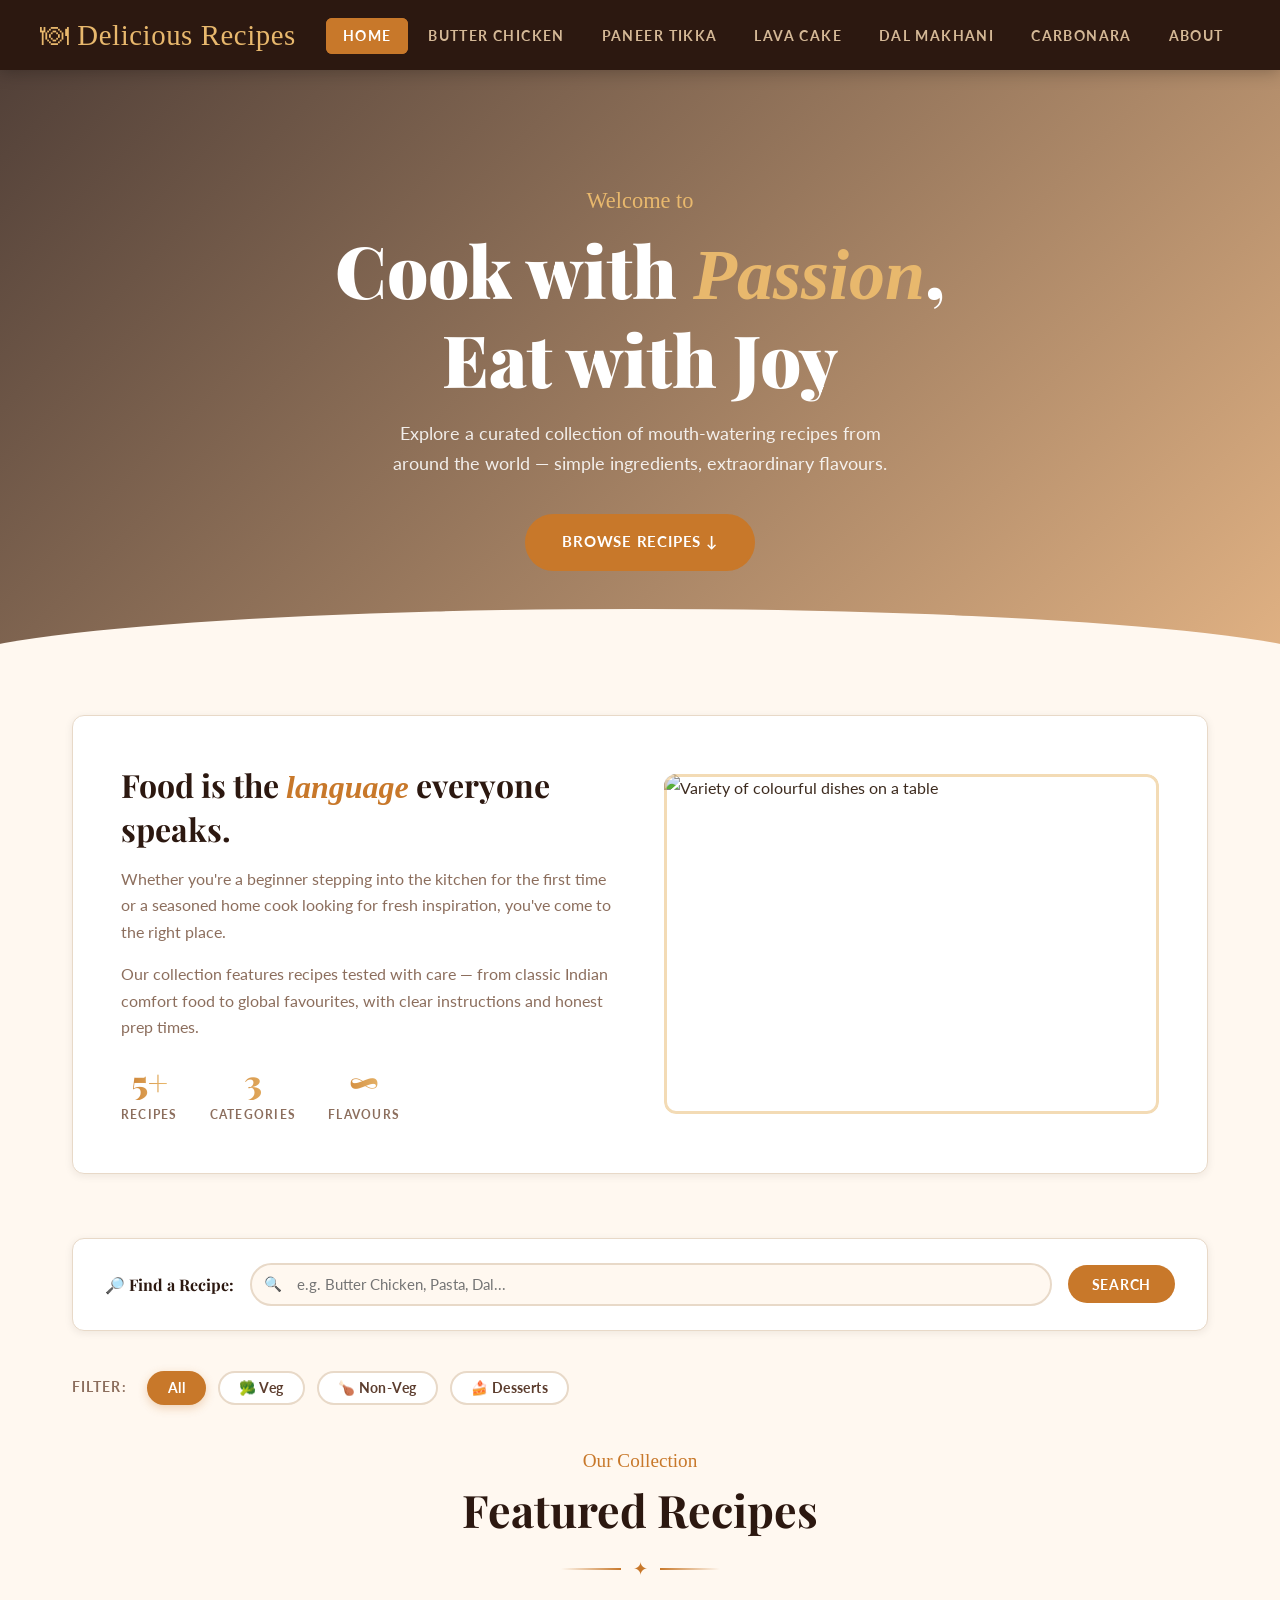
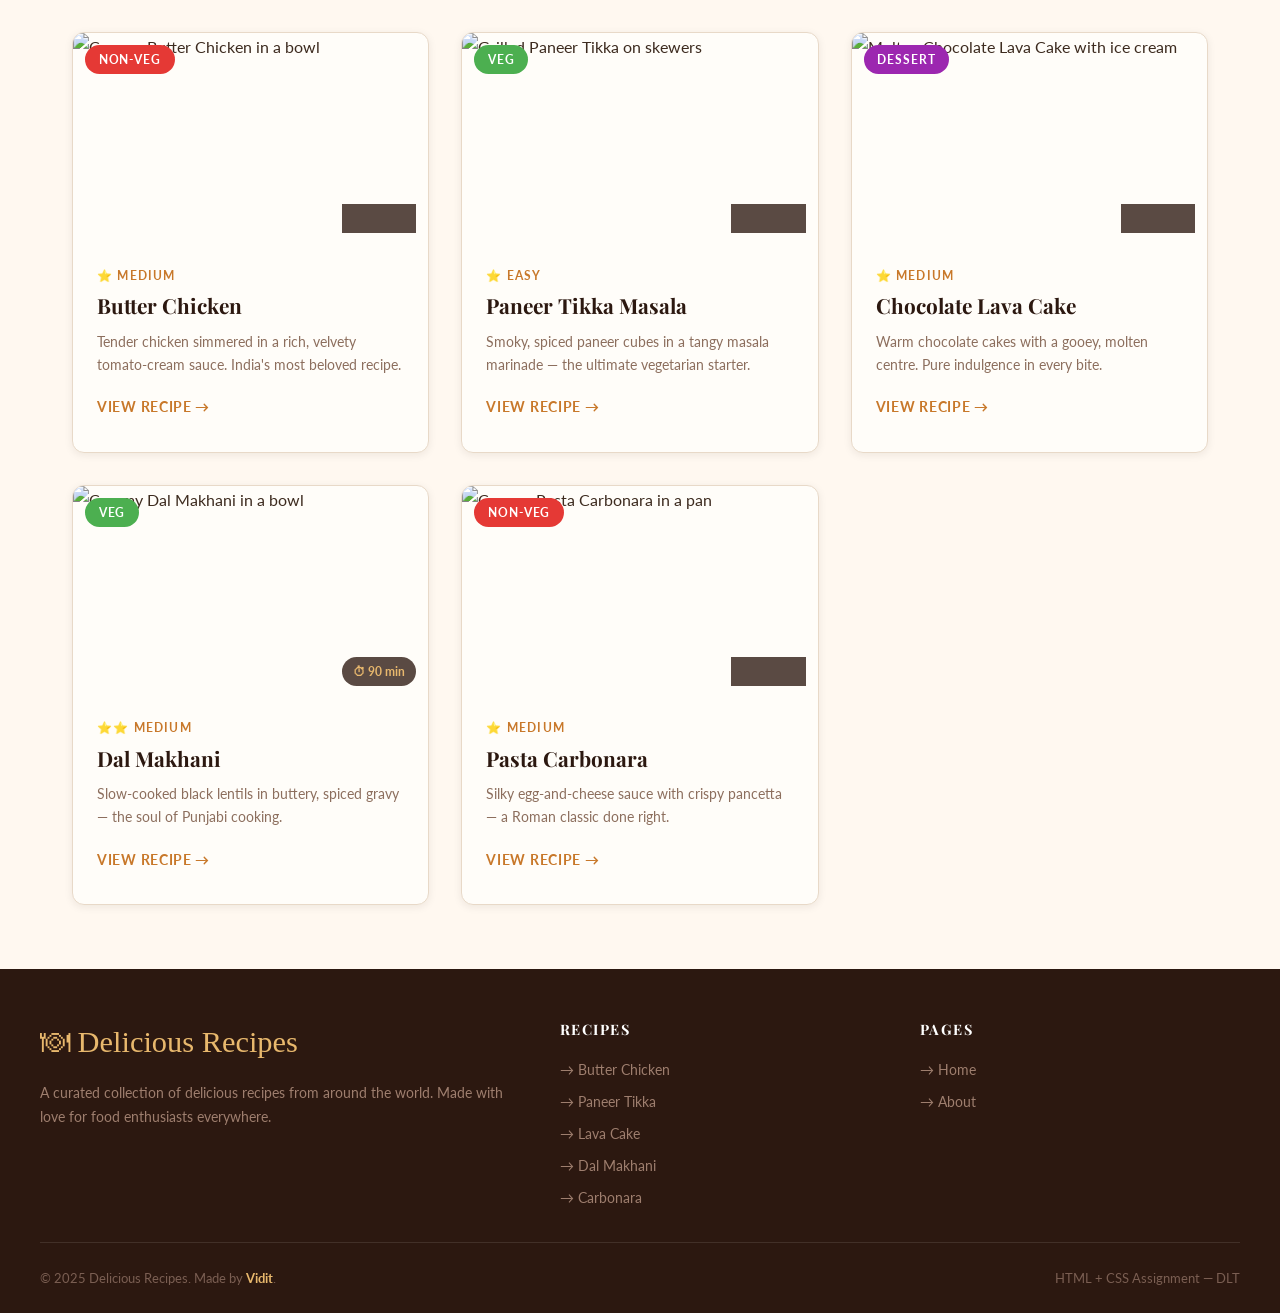
==== commit 091cf42a: "Updated index.html there was a issue in file naming fixed" ====
--- a/index.html
+++ b/index.html
@@ -4,7 +4,7 @@
   <meta charset="UTF-8" />
   <meta name="viewport" content="width=device-width, initial-scale=1.0" />
   <title>Delicious Recipes — Home</title>
-  <link rel="stylesheet" href="css/styles.css" />
+  <link rel="stylesheet" href="styles.css" />
 </head>
 <body>
 
--- a/styles.css
+++ b/styles.css
@@ -0,0 +1,1182 @@
+/* =============================================
+   COOKING RECIPES WEBSITE — styles.css
+   Author: Vidit
+   ============================================= */
+
+/* --- Google Fonts Import --- */
+@import url('https://fonts.googleapis.com/css2?family=Playfair+Display:ital,wght@0,400;0,700;0,900;1,400&family=Lato:wght@300;400;700&family=Dancing+Script:wght@700&display=swap');
+
+/* --- CSS Custom Properties --- */
+:root {
+  --color-primary:    #C8782A;
+  --color-primary-dk: #A05C1A;
+  --color-accent:     #E8B86D;
+  --color-dark:       #2C1810;
+  --color-dark-mid:   #5C3D2E;
+  --color-light:      #FFF8F0;
+  --color-white:      #FFFFFF;
+  --color-text:       #3D2B1F;
+  --color-muted:      #8C6E5D;
+  --color-bg-card:    #FFFDF9;
+  --color-border:     #E8D9C8;
+  --color-veg:        #4CAF50;
+  --color-nonveg:     #E53935;
+  --color-dessert:    #9C27B0;
+
+  --font-display: 'Playfair Display', Georgia, serif;
+  --font-script:  'Dancing Script', cursive;
+  --font-body:    'Lato', sans-serif;
+
+  --shadow-sm:  0 2px 8px rgba(44,24,16,0.08);
+  --shadow-md:  0 6px 24px rgba(44,24,16,0.14);
+  --shadow-lg:  0 16px 48px rgba(44,24,16,0.18);
+  --radius:     12px;
+  --transition: all 0.3s ease;
+}
+
+/* --- Reset & Base --- */
+*, *::before, *::after { box-sizing: border-box; margin: 0; padding: 0; }
+
+html { scroll-behavior: smooth; }
+
+body {
+  font-family: var(--font-body);
+  background-color: var(--color-light);
+  color: var(--color-text);
+  font-size: 16px;
+  line-height: 1.7;
+  min-height: 100vh;
+  display: flex;
+  flex-direction: column;
+}
+
+img { max-width: 100%; display: block; }
+
+a { text-decoration: none; color: inherit; }
+
+ul { list-style: none; }
+
+/* --- Animations --- */
+@keyframes fadeInUp {
+  from { opacity: 0; transform: translateY(30px); }
+  to   { opacity: 1; transform: translateY(0); }
+}
+
+@keyframes fadeIn {
+  from { opacity: 0; }
+  to   { opacity: 1; }
+}
+
+@keyframes shimmer {
+  0%   { background-position: -200% center; }
+  100% { background-position:  200% center; }
+}
+
+@keyframes float {
+  0%, 100% { transform: translateY(0px); }
+  50%       { transform: translateY(-8px); }
+}
+
+@keyframes pulse-ring {
+  0%   { transform: scale(0.95); box-shadow: 0 0 0 0 rgba(200,120,42,0.5); }
+  70%  { transform: scale(1);    box-shadow: 0 0 0 12px rgba(200,120,42,0); }
+  100% { transform: scale(0.95); box-shadow: 0 0 0 0 rgba(200,120,42,0); }
+}
+
+.animate-fade-in-up {
+  animation: fadeInUp 0.7s ease both;
+}
+
+.delay-1 { animation-delay: 0.1s; }
+.delay-2 { animation-delay: 0.2s; }
+.delay-3 { animation-delay: 0.3s; }
+.delay-4 { animation-delay: 0.4s; }
+
+/* =============================================
+   NAVIGATION
+   ============================================= */
+.site-nav {
+  background: var(--color-dark);
+  padding: 0 2rem;
+  position: sticky;
+  top: 0;
+  z-index: 100;
+  box-shadow: 0 2px 16px rgba(0,0,0,0.25);
+}
+
+.nav-inner {
+  max-width: 1200px;
+  margin: 0 auto;
+  display: flex;
+  align-items: center;
+  justify-content: space-between;
+  height: 70px;
+  flex-wrap: wrap;
+  gap: 0.5rem;
+}
+
+.nav-logo {
+  font-family: var(--font-script);
+  font-size: 1.8rem;
+  color: var(--color-accent);
+  letter-spacing: 0.02em;
+  white-space: nowrap;
+  transition: var(--transition);
+}
+
+.nav-logo:hover {
+  color: var(--color-white);
+}
+
+.nav-links {
+  display: flex;
+  align-items: center;
+  gap: 0.25rem;
+  flex-wrap: wrap;
+}
+
+.nav-links a {
+  color: #D4B896;
+  font-size: 0.88rem;
+  font-weight: 700;
+  letter-spacing: 0.1em;
+  text-transform: uppercase;
+  padding: 0.45rem 0.9rem;
+  border-radius: 6px;
+  transition: var(--transition);
+  border: 2px solid transparent;
+}
+
+.nav-links a:hover,
+.nav-links a.active {
+  color: var(--color-white);
+  background: var(--color-primary);
+  border-color: var(--color-primary);
+}
+
+/* =============================================
+   HERO / BANNER
+   ============================================= */
+.hero {
+  background:
+    linear-gradient(135deg, rgba(44,24,16,0.82) 0%, rgba(200,120,42,0.55) 100%),
+    url('https://images.unsplash.com/photo-1504674900247-0877df9cc836?w=1400&q=80') center/cover no-repeat;
+  color: var(--color-white);
+  padding: 7rem 2rem 6rem;
+  text-align: center;
+  position: relative;
+  overflow: hidden;
+}
+
+.hero::after {
+  content: '';
+  position: absolute;
+  bottom: -2px; left: 0; right: 0;
+  height: 60px;
+  background: var(--color-light);
+  clip-path: ellipse(55% 100% at 50% 100%);
+}
+
+.hero-eyebrow {
+  font-family: var(--font-script);
+  font-size: 1.4rem;
+  color: var(--color-accent);
+  margin-bottom: 0.5rem;
+  animation: fadeInUp 0.6s ease both;
+}
+
+.hero h1 {
+  font-family: var(--font-display);
+  font-size: clamp(2.4rem, 6vw, 4.5rem);
+  font-weight: 900;
+  line-height: 1.15;
+  margin-bottom: 1.2rem;
+  animation: fadeInUp 0.7s ease 0.1s both;
+}
+
+.hero h1 em {
+  font-style: italic;
+  color: var(--color-accent);
+}
+
+.hero-sub {
+  font-size: 1.1rem;
+  color: rgba(255,255,255,0.88);
+  max-width: 520px;
+  margin: 0 auto 2.2rem;
+  animation: fadeInUp 0.7s ease 0.2s both;
+}
+
+.hero-cta {
+  display: inline-block;
+  background: var(--color-primary);
+  color: var(--color-white);
+  padding: 0.85rem 2.2rem;
+  border-radius: 50px;
+  font-weight: 700;
+  font-size: 0.95rem;
+  letter-spacing: 0.05em;
+  text-transform: uppercase;
+  border: 2px solid var(--color-primary);
+  transition: var(--transition);
+  animation: fadeInUp 0.7s ease 0.3s both;
+}
+
+.hero-cta:hover {
+  background: transparent;
+  color: var(--color-white);
+  border-color: var(--color-white);
+  transform: translateY(-2px);
+  box-shadow: 0 8px 24px rgba(0,0,0,0.3);
+}
+
+/* =============================================
+   MAIN CONTENT WRAPPER
+   ============================================= */
+main {
+  flex: 1;
+  max-width: 1200px;
+  margin: 0 auto;
+  width: 100%;
+  padding: 3rem 2rem 4rem;
+}
+
+/* =============================================
+   SECTION TITLES
+   ============================================= */
+.section-header {
+  text-align: center;
+  margin-bottom: 3rem;
+}
+
+.section-eyebrow {
+  font-family: var(--font-script);
+  font-size: 1.2rem;
+  color: var(--color-primary);
+  display: block;
+  margin-bottom: 0.3rem;
+}
+
+.section-title {
+  font-family: var(--font-display);
+  font-size: clamp(1.8rem, 4vw, 2.8rem);
+  font-weight: 700;
+  color: var(--color-dark);
+  line-height: 1.25;
+}
+
+.section-divider {
+  display: flex;
+  align-items: center;
+  justify-content: center;
+  gap: 0.75rem;
+  margin: 1rem auto 0;
+  width: fit-content;
+}
+
+.section-divider::before,
+.section-divider::after {
+  content: '';
+  width: 60px;
+  height: 2px;
+  background: linear-gradient(to right, transparent, var(--color-primary));
+}
+
+.section-divider::after {
+  background: linear-gradient(to left, transparent, var(--color-primary));
+}
+
+.section-divider span {
+  color: var(--color-primary);
+  font-size: 1.1rem;
+}
+
+/* =============================================
+   SEARCH BAR (UI Only)
+   ============================================= */
+.search-section {
+  background: var(--color-white);
+  border: 1px solid var(--color-border);
+  border-radius: var(--radius);
+  padding: 1.5rem 2rem;
+  margin-bottom: 2.5rem;
+  box-shadow: var(--shadow-sm);
+  display: flex;
+  align-items: center;
+  gap: 1rem;
+  flex-wrap: wrap;
+}
+
+.search-label {
+  font-family: var(--font-display);
+  font-size: 1rem;
+  font-weight: 700;
+  color: var(--color-dark);
+  white-space: nowrap;
+}
+
+.search-input-wrap {
+  flex: 1;
+  min-width: 200px;
+  position: relative;
+}
+
+.search-input-wrap input {
+  width: 100%;
+  padding: 0.65rem 1rem 0.65rem 2.8rem;
+  border: 2px solid var(--color-border);
+  border-radius: 50px;
+  font-family: var(--font-body);
+  font-size: 0.95rem;
+  color: var(--color-text);
+  background: var(--color-light);
+  outline: none;
+  transition: var(--transition);
+}
+
+.search-input-wrap input:focus {
+  border-color: var(--color-primary);
+  background: var(--color-white);
+}
+
+.search-input-wrap::before {
+  content: '🔍';
+  position: absolute;
+  left: 0.9rem;
+  top: 50%;
+  transform: translateY(-50%);
+  font-size: 0.9rem;
+  pointer-events: none;
+}
+
+.search-btn {
+  background: var(--color-primary);
+  color: var(--color-white);
+  border: none;
+  padding: 0.65rem 1.5rem;
+  border-radius: 50px;
+  font-family: var(--font-body);
+  font-weight: 700;
+  font-size: 0.88rem;
+  letter-spacing: 0.05em;
+  text-transform: uppercase;
+  cursor: pointer;
+  transition: var(--transition);
+  white-space: nowrap;
+}
+
+.search-btn:hover {
+  background: var(--color-primary-dk);
+  transform: translateY(-1px);
+  box-shadow: 0 4px 12px rgba(200,120,42,0.35);
+}
+
+/* =============================================
+   CATEGORY FILTERS (Bonus - UI Only)
+   ============================================= */
+.category-filters {
+  display: flex;
+  gap: 0.75rem;
+  flex-wrap: wrap;
+  margin-bottom: 2.5rem;
+  align-items: center;
+}
+
+.category-label {
+  font-weight: 700;
+  font-size: 0.85rem;
+  letter-spacing: 0.08em;
+  text-transform: uppercase;
+  color: var(--color-muted);
+  margin-right: 0.5rem;
+}
+
+.cat-btn {
+  padding: 0.45rem 1.2rem;
+  border-radius: 50px;
+  border: 2px solid var(--color-border);
+  background: var(--color-white);
+  font-family: var(--font-body);
+  font-size: 0.85rem;
+  font-weight: 700;
+  cursor: pointer;
+  transition: var(--transition);
+  color: var(--color-dark-mid);
+  letter-spacing: 0.03em;
+}
+
+.cat-btn:hover, .cat-btn.active {
+  border-color: var(--color-primary);
+  background: var(--color-primary);
+  color: var(--color-white);
+  box-shadow: 0 3px 10px rgba(200,120,42,0.3);
+}
+
+.cat-btn.veg:hover, .cat-btn.veg.active      { border-color: var(--color-veg);     background: var(--color-veg);     }
+.cat-btn.nonveg:hover, .cat-btn.nonveg.active { border-color: var(--color-nonveg); background: var(--color-nonveg); }
+.cat-btn.dessert:hover, .cat-btn.dessert.active { border-color: var(--color-dessert); background: var(--color-dessert); }
+
+/* =============================================
+   RECIPE CARDS GRID
+   ============================================= */
+.recipes-grid {
+  display: grid;
+  grid-template-columns: repeat(auto-fill, minmax(290px, 1fr));
+  gap: 2rem;
+}
+
+.recipe-card {
+  background: var(--color-bg-card);
+  border-radius: var(--radius);
+  overflow: hidden;
+  box-shadow: var(--shadow-sm);
+  border: 1px solid var(--color-border);
+  transition: var(--transition);
+  display: flex;
+  flex-direction: column;
+  animation: fadeInUp 0.6s ease both;
+}
+
+.recipe-card:hover {
+  transform: translateY(-6px);
+  box-shadow: var(--shadow-lg);
+  border-color: var(--color-accent);
+}
+
+.card-img-wrap {
+  position: relative;
+  overflow: hidden;
+  height: 210px;
+}
+
+.card-img-wrap img {
+  width: 100%;
+  height: 100%;
+  object-fit: cover;
+  transition: transform 0.5s ease;
+}
+
+.recipe-card:hover .card-img-wrap img {
+  transform: scale(1.08);
+}
+
+.card-badge {
+  position: absolute;
+  top: 12px; left: 12px;
+  padding: 0.3rem 0.85rem;
+  border-radius: 50px;
+  font-size: 0.72rem;
+  font-weight: 700;
+  letter-spacing: 0.08em;
+  text-transform: uppercase;
+  color: var(--color-white);
+}
+
+.badge-veg     { background: var(--color-veg); }
+.badge-nonveg  { background: var(--color-nonveg); }
+.badge-dessert { background: var(--color-dessert); }
+
+.card-time-tag {
+  position: absolute;
+  bottom: 10px; right: 12px;
+  background: rgba(44,24,16,0.78);
+  color: var(--color-accent);
+  font-size: 0.78rem;
+  font-weight: 700;
+  padding: 0.25rem 0.7rem;
+  border-radius: 50px;
+  backdrop-filter: blur(4px);
+}
+
+.card-body {
+  padding: 1.4rem 1.5rem 1.8rem;
+  flex: 1;
+  display: flex;
+  flex-direction: column;
+}
+
+.card-difficulty {
+  font-size: 0.75rem;
+  font-weight: 700;
+  letter-spacing: 0.1em;
+  text-transform: uppercase;
+  color: var(--color-primary);
+  margin-bottom: 0.4rem;
+}
+
+.card-title {
+  font-family: var(--font-display);
+  font-size: 1.3rem;
+  font-weight: 700;
+  color: var(--color-dark);
+  margin-bottom: 0.65rem;
+  line-height: 1.3;
+}
+
+.card-desc {
+  font-size: 0.9rem;
+  color: var(--color-muted);
+  line-height: 1.6;
+  flex: 1;
+  margin-bottom: 1.2rem;
+}
+
+.card-link {
+  display: inline-flex;
+  align-items: center;
+  gap: 0.4rem;
+  color: var(--color-primary);
+  font-weight: 700;
+  font-size: 0.88rem;
+  letter-spacing: 0.05em;
+  text-transform: uppercase;
+  transition: var(--transition);
+  margin-top: auto;
+  border-bottom: 2px solid transparent;
+  width: fit-content;
+  padding-bottom: 2px;
+}
+
+.card-link:hover {
+  color: var(--color-primary-dk);
+  border-bottom-color: var(--color-primary-dk);
+  gap: 0.65rem;
+}
+
+/* =============================================
+   INTRO SECTION (Homepage)
+   ============================================= */
+.intro-section {
+  display: grid;
+  grid-template-columns: 1fr 1fr;
+  gap: 3rem;
+  align-items: center;
+  background: var(--color-white);
+  border-radius: var(--radius);
+  padding: 3rem;
+  margin-bottom: 4rem;
+  box-shadow: var(--shadow-sm);
+  border: 1px solid var(--color-border);
+}
+
+.intro-text h2 {
+  font-family: var(--font-display);
+  font-size: 2rem;
+  font-weight: 700;
+  color: var(--color-dark);
+  margin-bottom: 1rem;
+  line-height: 1.3;
+}
+
+.intro-text h2 em {
+  font-style: italic;
+  color: var(--color-primary);
+}
+
+.intro-text p {
+  color: var(--color-muted);
+  margin-bottom: 1rem;
+  font-size: 0.97rem;
+}
+
+.intro-stats {
+  display: flex;
+  gap: 2rem;
+  margin-top: 1.5rem;
+}
+
+.stat-item {
+  text-align: center;
+}
+
+.stat-number {
+  font-family: var(--font-display);
+  font-size: 2.2rem;
+  font-weight: 900;
+  color: var(--color-primary);
+  line-height: 1;
+}
+
+.stat-label {
+  font-size: 0.78rem;
+  font-weight: 700;
+  text-transform: uppercase;
+  letter-spacing: 0.1em;
+  color: var(--color-muted);
+  margin-top: 0.25rem;
+}
+
+.intro-img-wrap {
+  border-radius: var(--radius);
+  overflow: hidden;
+  height: 340px;
+  position: relative;
+}
+
+.intro-img-wrap img {
+  width: 100%;
+  height: 100%;
+  object-fit: cover;
+  transition: transform 0.5s ease;
+}
+
+.intro-img-wrap:hover img {
+  transform: scale(1.04);
+}
+
+.intro-img-wrap::after {
+  content: '';
+  position: absolute;
+  inset: 0;
+  border-radius: var(--radius);
+  border: 3px solid var(--color-accent);
+  pointer-events: none;
+  opacity: 0.5;
+}
+
+/* =============================================
+   RECIPE PAGE STYLES
+   ============================================= */
+.recipe-page-hero {
+  background:
+    linear-gradient(to bottom, rgba(44,24,16,0.55), rgba(44,24,16,0.85)),
+    var(--hero-img, #C8782A) center/cover no-repeat;
+  color: var(--color-white);
+  padding: 5rem 2rem 4rem;
+  text-align: center;
+  position: relative;
+}
+
+.recipe-page-hero::after {
+  content: '';
+  position: absolute;
+  bottom: -2px; left: 0; right: 0;
+  height: 50px;
+  background: var(--color-light);
+  clip-path: ellipse(55% 100% at 50% 100%);
+}
+
+.recipe-meta-hero {
+  display: flex;
+  justify-content: center;
+  gap: 1.5rem;
+  flex-wrap: wrap;
+  margin-top: 1.5rem;
+}
+
+.meta-chip {
+  background: rgba(255,255,255,0.15);
+  border: 1px solid rgba(255,255,255,0.35);
+  color: var(--color-white);
+  padding: 0.4rem 1.1rem;
+  border-radius: 50px;
+  font-size: 0.85rem;
+  font-weight: 700;
+  letter-spacing: 0.04em;
+  backdrop-filter: blur(6px);
+}
+
+.meta-chip .icon { margin-right: 0.3rem; }
+
+/* Recipe Content */
+.recipe-content {
+  display: grid;
+  grid-template-columns: 1fr 2fr;
+  gap: 2.5rem;
+  align-items: start;
+}
+
+.recipe-aside {
+  display: flex;
+  flex-direction: column;
+  gap: 1.5rem;
+}
+
+.recipe-dish-img {
+  border-radius: var(--radius);
+  overflow: hidden;
+  box-shadow: var(--shadow-md);
+}
+
+.recipe-dish-img img {
+  width: 100%;
+  height: 260px;
+  object-fit: cover;
+}
+
+/* Info Box */
+.info-box {
+  background: var(--color-white);
+  border: 1px solid var(--color-border);
+  border-radius: var(--radius);
+  padding: 1.5rem;
+  box-shadow: var(--shadow-sm);
+}
+
+.info-box-title {
+  font-family: var(--font-display);
+  font-size: 1rem;
+  font-weight: 700;
+  color: var(--color-dark);
+  margin-bottom: 1rem;
+  padding-bottom: 0.5rem;
+  border-bottom: 2px solid var(--color-border);
+  display: flex;
+  align-items: center;
+  gap: 0.5rem;
+}
+
+.info-row {
+  display: flex;
+  justify-content: space-between;
+  align-items: center;
+  padding: 0.5rem 0;
+  border-bottom: 1px dashed var(--color-border);
+  font-size: 0.9rem;
+}
+
+.info-row:last-child { border-bottom: none; }
+
+.info-key {
+  color: var(--color-muted);
+  font-weight: 700;
+  font-size: 0.82rem;
+  text-transform: uppercase;
+  letter-spacing: 0.06em;
+}
+
+.info-val {
+  color: var(--color-dark);
+  font-weight: 700;
+}
+
+/* Ingredients */
+.ingredients-box {
+  background: var(--color-white);
+  border: 1px solid var(--color-border);
+  border-radius: var(--radius);
+  padding: 1.5rem;
+  box-shadow: var(--shadow-sm);
+}
+
+.ingredients-list {
+  display: flex;
+  flex-direction: column;
+  gap: 0.5rem;
+  margin-top: 1rem;
+}
+
+.ingredient-item {
+  display: flex;
+  align-items: flex-start;
+  gap: 0.7rem;
+  font-size: 0.93rem;
+  color: var(--color-text);
+  padding: 0.4rem 0;
+  border-bottom: 1px dashed var(--color-border);
+  transition: var(--transition);
+}
+
+.ingredient-item:last-child { border-bottom: none; }
+
+.ingredient-item:hover {
+  color: var(--color-primary);
+}
+
+.ingredient-item::before {
+  content: '●';
+  color: var(--color-accent);
+  font-size: 0.6rem;
+  margin-top: 0.35rem;
+  flex-shrink: 0;
+}
+
+/* Instructions */
+.instructions-box {
+  background: var(--color-white);
+  border: 1px solid var(--color-border);
+  border-radius: var(--radius);
+  padding: 2rem;
+  box-shadow: var(--shadow-sm);
+}
+
+.steps-list {
+  display: flex;
+  flex-direction: column;
+  gap: 1.5rem;
+  margin-top: 1.2rem;
+}
+
+.step-item {
+  display: flex;
+  gap: 1.2rem;
+  align-items: flex-start;
+  padding: 1.2rem;
+  border-radius: 10px;
+  border: 1px solid var(--color-border);
+  background: var(--color-light);
+  transition: var(--transition);
+}
+
+.step-item:hover {
+  border-color: var(--color-accent);
+  box-shadow: var(--shadow-sm);
+  transform: translateX(4px);
+}
+
+.step-num {
+  width: 38px;
+  height: 38px;
+  border-radius: 50%;
+  background: var(--color-primary);
+  color: var(--color-white);
+  font-family: var(--font-display);
+  font-weight: 900;
+  font-size: 1rem;
+  display: flex;
+  align-items: center;
+  justify-content: center;
+  flex-shrink: 0;
+  box-shadow: 0 3px 8px rgba(200,120,42,0.35);
+}
+
+.step-text {
+  font-size: 0.95rem;
+  color: var(--color-text);
+  line-height: 1.7;
+  padding-top: 0.5rem;
+}
+
+/* Difficulty Badge in Recipe Page */
+.difficulty-badge {
+  display: inline-block;
+  padding: 0.3rem 1rem;
+  border-radius: 50px;
+  font-size: 0.8rem;
+  font-weight: 700;
+  letter-spacing: 0.08em;
+  text-transform: uppercase;
+}
+
+.diff-easy   { background: #E8F5E9; color: #2E7D32; border: 1px solid #A5D6A7; }
+.diff-medium { background: #FFF8E1; color: #F57F17; border: 1px solid #FFE082; }
+.diff-hard   { background: #FCE4EC; color: #C62828; border: 1px solid #FFAB91; }
+
+/* Back link */
+.back-link {
+  display: inline-flex;
+  align-items: center;
+  gap: 0.5rem;
+  color: var(--color-primary);
+  font-weight: 700;
+  font-size: 0.9rem;
+  letter-spacing: 0.05em;
+  text-transform: uppercase;
+  margin-bottom: 2rem;
+  transition: var(--transition);
+  border: 2px solid var(--color-border);
+  padding: 0.5rem 1.2rem;
+  border-radius: 50px;
+  background: var(--color-white);
+  box-shadow: var(--shadow-sm);
+}
+
+.back-link:hover {
+  border-color: var(--color-primary);
+  background: var(--color-primary);
+  color: var(--color-white);
+  transform: translateX(-3px);
+}
+
+/* Related Recipes */
+.related-section {
+  margin-top: 3rem;
+  padding-top: 3rem;
+  border-top: 2px dashed var(--color-border);
+}
+
+/* =============================================
+   ABOUT PAGE
+   ============================================= */
+.about-grid {
+  display: grid;
+  grid-template-columns: 1fr 1fr;
+  gap: 2.5rem;
+  margin-bottom: 3rem;
+}
+
+.about-card {
+  background: var(--color-white);
+  border-radius: var(--radius);
+  padding: 2rem;
+  border: 1px solid var(--color-border);
+  box-shadow: var(--shadow-sm);
+  transition: var(--transition);
+}
+
+.about-card:hover {
+  box-shadow: var(--shadow-md);
+  border-color: var(--color-accent);
+}
+
+.about-icon {
+  font-size: 2.5rem;
+  margin-bottom: 1rem;
+  display: block;
+  animation: float 3s ease-in-out infinite;
+}
+
+.about-card h3 {
+  font-family: var(--font-display);
+  font-size: 1.3rem;
+  font-weight: 700;
+  color: var(--color-dark);
+  margin-bottom: 0.75rem;
+}
+
+.about-card p {
+  color: var(--color-muted);
+  font-size: 0.93rem;
+}
+
+/* =============================================
+   CONTACT / FORM PAGE (No JS Submit)
+   ============================================= */
+.contact-form-wrap {
+  max-width: 640px;
+  margin: 0 auto;
+  background: var(--color-white);
+  border-radius: var(--radius);
+  padding: 2.5rem;
+  box-shadow: var(--shadow-md);
+  border: 1px solid var(--color-border);
+}
+
+.form-group {
+  margin-bottom: 1.4rem;
+}
+
+.form-group label {
+  display: block;
+  font-weight: 700;
+  font-size: 0.88rem;
+  text-transform: uppercase;
+  letter-spacing: 0.07em;
+  color: var(--color-dark-mid);
+  margin-bottom: 0.45rem;
+}
+
+.form-group input,
+.form-group textarea,
+.form-group select {
+  width: 100%;
+  padding: 0.75rem 1rem;
+  border: 2px solid var(--color-border);
+  border-radius: 8px;
+  font-family: var(--font-body);
+  font-size: 0.95rem;
+  color: var(--color-text);
+  background: var(--color-light);
+  outline: none;
+  transition: var(--transition);
+  resize: vertical;
+}
+
+.form-group input:focus,
+.form-group textarea:focus,
+.form-group select:focus {
+  border-color: var(--color-primary);
+  background: var(--color-white);
+  box-shadow: 0 0 0 3px rgba(200,120,42,0.12);
+}
+
+.form-submit {
+  background: var(--color-primary);
+  color: var(--color-white);
+  border: none;
+  padding: 0.85rem 2.5rem;
+  border-radius: 50px;
+  font-family: var(--font-body);
+  font-weight: 700;
+  font-size: 1rem;
+  letter-spacing: 0.06em;
+  text-transform: uppercase;
+  cursor: pointer;
+  transition: var(--transition);
+  width: 100%;
+  animation: pulse-ring 2.5s infinite;
+}
+
+.form-submit:hover {
+  background: var(--color-primary-dk);
+  transform: translateY(-2px);
+  box-shadow: 0 6px 20px rgba(200,120,42,0.4);
+  animation: none;
+}
+
+/* =============================================
+   FOOTER
+   ============================================= */
+.site-footer {
+  background: var(--color-dark);
+  color: #B89A8A;
+  padding: 3rem 2rem 1.5rem;
+  margin-top: auto;
+}
+
+.footer-inner {
+  max-width: 1200px;
+  margin: 0 auto;
+  display: grid;
+  grid-template-columns: 1.5fr 1fr 1fr;
+  gap: 2.5rem;
+  padding-bottom: 2rem;
+  border-bottom: 1px solid rgba(255,255,255,0.1);
+}
+
+.footer-brand-name {
+  font-family: var(--font-script);
+  font-size: 1.9rem;
+  color: var(--color-accent);
+  display: block;
+  margin-bottom: 0.75rem;
+}
+
+.footer-brand p {
+  font-size: 0.88rem;
+  line-height: 1.7;
+  color: #9E7E6E;
+}
+
+.footer-col h4 {
+  font-family: var(--font-display);
+  font-size: 0.9rem;
+  font-weight: 700;
+  color: var(--color-white);
+  text-transform: uppercase;
+  letter-spacing: 0.1em;
+  margin-bottom: 1rem;
+}
+
+.footer-col ul {
+  display: flex;
+  flex-direction: column;
+  gap: 0.5rem;
+}
+
+.footer-col ul a {
+  font-size: 0.88rem;
+  color: #9E7E6E;
+  transition: var(--transition);
+  display: flex;
+  align-items: center;
+  gap: 0.4rem;
+}
+
+.footer-col ul a:hover {
+  color: var(--color-accent);
+  padding-left: 4px;
+}
+
+.footer-bottom {
+  max-width: 1200px;
+  margin: 1.5rem auto 0;
+  display: flex;
+  justify-content: space-between;
+  align-items: center;
+  flex-wrap: wrap;
+  gap: 0.5rem;
+  font-size: 0.83rem;
+  color: #7A5E52;
+}
+
+.footer-bottom a {
+  color: var(--color-accent);
+  transition: var(--transition);
+}
+
+.footer-bottom a:hover { color: var(--color-white); }
+
+/* =============================================
+   UTILITIES
+   ============================================= */
+.tag-veg     { color: var(--color-veg);     font-weight: 700; }
+.tag-nonveg  { color: var(--color-nonveg);  font-weight: 700; }
+.tag-dessert { color: var(--color-dessert); font-weight: 700; }
+
+.shimmer-text {
+  background: linear-gradient(90deg, var(--color-primary) 0%, var(--color-accent) 40%, var(--color-primary) 80%);
+  background-size: 200% auto;
+  -webkit-background-clip: text;
+  -webkit-text-fill-color: transparent;
+  background-clip: text;
+  animation: shimmer 3s linear infinite;
+}
+
+/* =============================================
+   RESPONSIVE — MEDIA QUERIES
+   ============================================= */
+@media (max-width: 900px) {
+  .intro-section {
+    grid-template-columns: 1fr;
+    padding: 2rem;
+  }
+
+  .intro-img-wrap { height: 250px; }
+
+  .recipe-content {
+    grid-template-columns: 1fr;
+  }
+
+  .about-grid {
+    grid-template-columns: 1fr;
+  }
+
+  .footer-inner {
+    grid-template-columns: 1fr 1fr;
+  }
+}
+
+@media (max-width: 660px) {
+  .nav-inner {
+    flex-direction: column;
+    height: auto;
+    padding: 0.75rem 0;
+  }
+
+  .nav-links {
+    justify-content: center;
+  }
+
+  .nav-links a {
+    font-size: 0.78rem;
+    padding: 0.35rem 0.65rem;
+  }
+
+  .hero { padding: 4rem 1.2rem 5rem; }
+
+  main { padding: 2rem 1.2rem 3rem; }
+
+  .recipes-grid {
+    grid-template-columns: 1fr;
+  }
+
+  .intro-stats { gap: 1rem; }
+
+  .footer-inner {
+    grid-template-columns: 1fr;
+    gap: 1.5rem;
+  }
+
+  .footer-bottom {
+    flex-direction: column;
+    text-align: center;
+  }
+
+  .search-section {
+    padding: 1rem 1.2rem;
+  }
+
+  .instructions-box { padding: 1.2rem; }
+  .contact-form-wrap { padding: 1.5rem; }
+}
